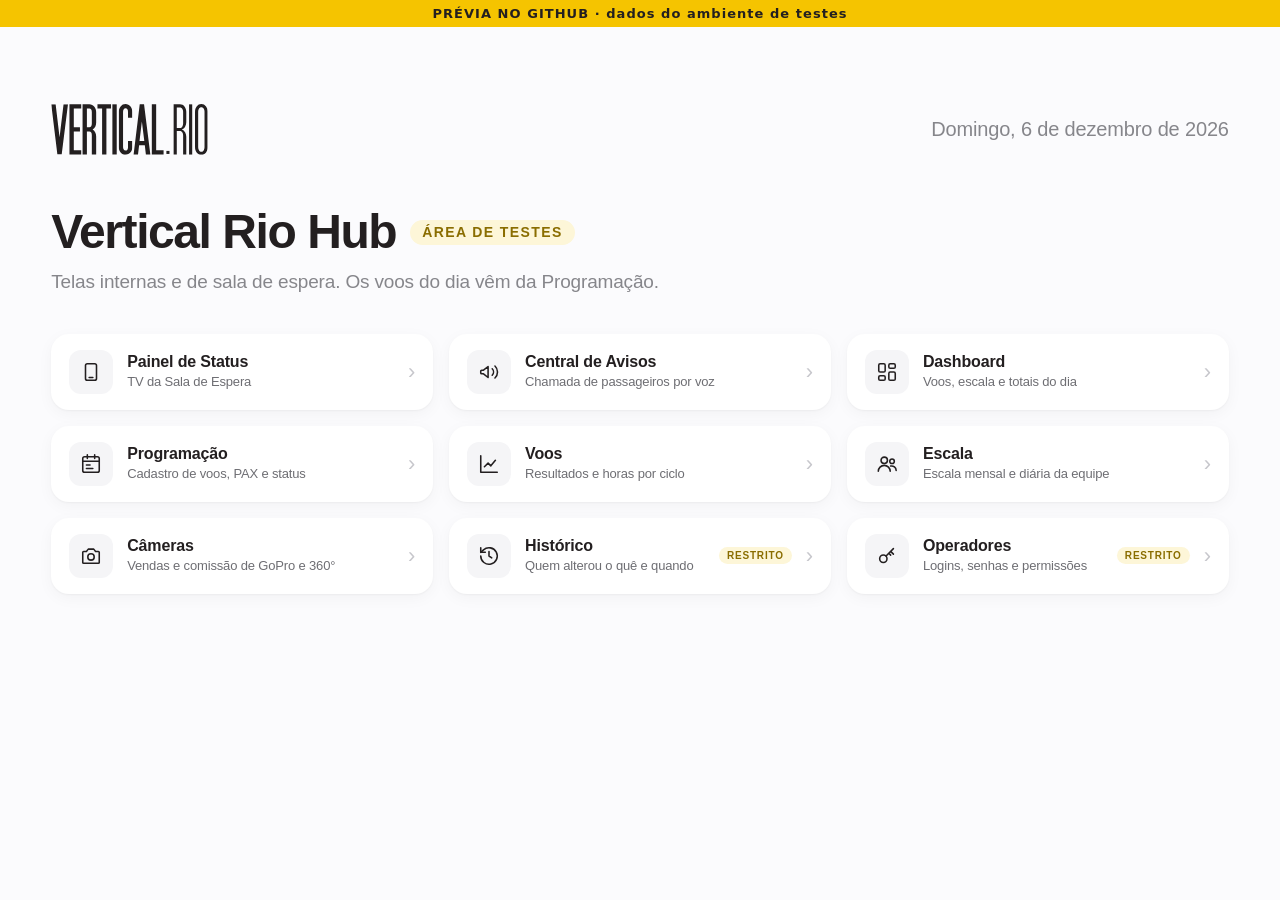
==== index.html @ 01a859e3 "Prévia gerada de vr-hub-teste 8357a06" ====
<!doctype html><html lang="pt-BR"><head><meta name="robots" content="noindex, nofollow"><meta charset="utf-8"><meta name="viewport" content="width=device-width,initial-scale=1,viewport-fit=cover"><meta name="theme-color" content="#fbfbfd"><title>Vertical Rio Hub</title>
<link rel="stylesheet" href="assets/base.css">
<style>
/* responsivo: celular, tablet, notebook e TV (tamanhos fluidos com clamp) */
html,body{width:auto;height:auto;min-height:100vh;min-height:100dvh;overflow-x:hidden;overflow-y:auto}
body{-webkit-text-size-adjust:100%;-webkit-tap-highlight-color:transparent}
main{max-width:1440px;margin:0 auto;padding:clamp(24px,6vw,90px) max(clamp(16px,4vw,60px),env(safe-area-inset-right)) max(clamp(32px,6vw,90px),env(safe-area-inset-bottom)) max(clamp(16px,4vw,60px),env(safe-area-inset-left));animation:entra .6s ease}
.topo{display:flex;align-items:center;justify-content:space-between;gap:12px 20px;flex-wrap:wrap}.placa-logo{padding:0;background:none}.placa-logo img{height:clamp(34px,4vw,52px)}
.data{font-size:clamp(14px,1.6vw,20px);color:var(--suave);font-weight:500}
h1{font-size:clamp(28px,4.4vw,48px);font-weight:700;letter-spacing:-.03em;line-height:1.1;margin:clamp(28px,4vw,56px) 0 10px;display:flex;align-items:center;flex-wrap:wrap;gap:10px 14px}
.selo{font-size:clamp(11px,1.2vw,14px);background:#fdf6d8;color:#8a6d00;padding:5px 12px;border-radius:999px;letter-spacing:.1em;font-weight:700;white-space:nowrap}
.sub{font-size:clamp(15px,1.6vw,19px);line-height:1.4;color:var(--suave);margin-bottom:clamp(24px,3vw,40px)}
.grade{display:grid;grid-template-columns:repeat(3,minmax(0,1fr));gap:clamp(10px,1.4vw,16px)}
a.card{display:flex;align-items:center;gap:14px;min-width:0;text-decoration:none;color:inherit;background:#fff;border-radius:18px;padding:16px 18px;box-shadow:0 1px 2px rgba(0,0,0,.04),0 4px 16px rgba(0,0,0,.04);transition:transform .2s ease,box-shadow .2s ease;touch-action:manipulation}
@media (hover:hover){a.card:hover{transform:translateY(-2px);box-shadow:0 2px 4px rgba(0,0,0,.05),0 12px 30px rgba(0,0,0,.08)}a.card:hover .seta{transform:translateX(3px);color:var(--tinta)}}
a.card:active{transform:scale(.985)}
a.card:focus-visible{outline:3px solid #f5c400;outline-offset:3px}
.ico{flex:none;width:44px;height:44px;border-radius:12px;background:var(--card);display:grid;place-items:center}
.ico svg{width:22px;height:22px;fill:none;stroke:var(--tinta);stroke-width:1.7;stroke-linecap:round;stroke-linejoin:round}
.txt{display:flex;flex-direction:column;gap:2px;min-width:0;flex:1}
.txt b{font-size:16px;font-weight:600;letter-spacing:-.01em}
.txt small{font-size:13px;color:#6e6e73;line-height:1.35;white-space:nowrap;overflow:hidden;text-overflow:ellipsis}
.cad{flex:none;font-size:10px;font-weight:700;letter-spacing:.08em;text-transform:uppercase;background:#fdf6d8;color:#8a6d00;padding:3px 8px;border-radius:999px}
.seta{flex:none;font-size:22px;line-height:1;color:#c7c7cc;transition:transform .2s,color .2s}
@media (max-width:980px){.grade{grid-template-columns:repeat(2,minmax(0,1fr))}}
@media (max-width:560px){.grade{grid-template-columns:1fr}.txt small{white-space:normal}}
</style></head><body><div style="position:sticky;top:0;z-index:99998;background:#f5c400;color:#231F20;font:700 13px system-ui;text-align:center;padding:6px;letter-spacing:.08em">PRÉVIA NO GITHUB · dados do ambiente de testes</div><main>
<div class="topo"><a class="placa-logo" href="index.html" title="Menu principal"><img src="assets/logo_vertical_rio.svg" alt="Vertical Rio"></a><div class="data" id="dt"></div></div>
<h1>Vertical Rio Hub <span class="selo">ÁREA DE TESTES</span></h1><div class="sub">Telas internas e de sala de espera. Os voos do dia vêm da Programação.</div>
<div class="grade">
<a class="card" href="tv_sala_espera.html"><span class="ico"><svg viewBox="0 0 24 24" aria-hidden="true"><rect x="6" y="3" width="12" height="18" rx="2"/><path d="M10 18h4"/></svg></span><span class="txt"><b>Painel de Status</b><small>TV da Sala de Espera</small></span><span class="seta" aria-hidden="true">›</span></a>
<a class="card" href="central_avisos.html"><span class="ico"><svg viewBox="0 0 24 24" aria-hidden="true"><path d="M3 11v2a1 1 0 0 0 1 1h2l5 4V6L6 10H4a1 1 0 0 0-1 1z"/><path d="M15.5 8.5a5 5 0 0 1 0 7M18.5 5.5a9 9 0 0 1 0 13"/></svg></span><span class="txt"><b>Central de Avisos</b><small>Chamada de passageiros por voz</small></span><span class="seta" aria-hidden="true">›</span></a>
<a class="card" href="ops/#/dashboard"><span class="ico"><svg viewBox="0 0 24 24" aria-hidden="true"><rect x="3" y="3" width="7" height="9" rx="1.5"/><rect x="14" y="3" width="7" height="5" rx="1.5"/><rect x="14" y="12" width="7" height="9" rx="1.5"/><rect x="3" y="16" width="7" height="5" rx="1.5"/></svg></span><span class="txt"><b>Dashboard</b><small>Voos, escala e totais do dia</small></span><span class="seta" aria-hidden="true">›</span></a>
<a class="card" href="ops/#/programacao"><span class="ico"><svg viewBox="0 0 24 24" aria-hidden="true"><rect x="3" y="4" width="18" height="17" rx="2"/><path d="M3 9h18M8 2v4M16 2v4M7 13h4M7 17h7"/></svg></span><span class="txt"><b>Programação</b><small>Cadastro de voos, PAX e status</small></span><span class="seta" aria-hidden="true">›</span></a>
<a class="card" href="ops/#/voos"><span class="ico"><svg viewBox="0 0 24 24" aria-hidden="true"><path d="M3 3v18h18"/><path d="M7 15l4-4 3 3 5-6"/></svg></span><span class="txt"><b>Voos</b><small>Resultados e horas por ciclo</small></span><span class="seta" aria-hidden="true">›</span></a>
<a class="card" href="ops/#/escala"><span class="ico"><svg viewBox="0 0 24 24" aria-hidden="true"><circle cx="9" cy="8" r="3.5"/><path d="M2.5 20a6.5 6.5 0 0 1 13 0"/><circle cx="17.5" cy="9" r="2.5"/><path d="M16 14.2a5 5 0 0 1 6 4.8"/></svg></span><span class="txt"><b>Escala</b><small>Escala mensal e diária da equipe</small></span><span class="seta" aria-hidden="true">›</span></a>
<a class="card" href="ops/#/cameras"><span class="ico"><svg viewBox="0 0 24 24" aria-hidden="true"><path d="M4 7h3l2-2.5h6L17 7h3a1 1 0 0 1 1 1v11a1 1 0 0 1-1 1H4a1 1 0 0 1-1-1V8a1 1 0 0 1 1-1z"/><circle cx="12" cy="13" r="3.5"/></svg></span><span class="txt"><b>Câmeras</b><small>Vendas e comissão de GoPro e 360°</small></span><span class="seta" aria-hidden="true">›</span></a>
<a class="card" href="ops/#/historico"><span class="ico"><svg viewBox="0 0 24 24" aria-hidden="true"><path d="M3 12a9 9 0 1 0 3-6.7L3 8"/><path d="M3 3v5h5M12 7v5l3 2"/></svg></span><span class="txt"><b>Histórico</b><small>Quem alterou o quê e quando</small></span><span class="cad" title="Acesso restrito">Restrito</span><span class="seta" aria-hidden="true">›</span></a>
<a class="card" href="ops/#/operadores"><span class="ico"><svg viewBox="0 0 24 24" aria-hidden="true"><circle cx="8" cy="15" r="4"/><path d="M11 12l8-8M16 7l3 3M14 9l2 2"/></svg></span><span class="txt"><b>Operadores</b><small>Logins, senhas e permissões</small></span><span class="cad" title="Acesso restrito">Restrito</span><span class="seta" aria-hidden="true">›</span></a>
</div></main>
<script>// sempre a versao mais nova (o GitHub Pages guarda cache por 10 min)
var _t=Date.now();document.write('<script src="assets/manual.js?t='+_t+'"><\/script><script src="assets/dados.js?t='+_t+'"><\/script>')</script>
<script>document.getElementById('dt').textContent=dataLonga();marcaOrigem(['Pulseira: cor atribuída em rodízio pelo hub','Código do voo (VR101, VR102…): gerado pelo hub, a Rezdy só tem horário e produto','Status do voo: automático pelo horário + ajuste manual no iPad','Clima (condição, vento, visibilidade, previsão da semana)','Taxas de plataforma e cartão: % fixo estimado (6,5% + 3,2%)','Horas voadas: estimadas pela duração do produto, não pelo tempo real de voo']);</script></body></html>
---- assets/base.css ----
/* Vertical Rio Hub: base visual (estilo limpo) */
:root{--tinta:#231F20;--fundo:#fbfbfd;--suave:#86868b;--linha:#e8e8ed;--card:#f5f5f7;--ok:#34a853;--atencao:#f5c400;--erro:#d93025;--board:#0e0e10;--flap:#1c1c1e;--flapTxt:#f5f5f7}
*{box-sizing:border-box;margin:0;padding:0}
html,body{width:1920px;height:1080px;overflow:hidden}
body{font-family:-apple-system,BlinkMacSystemFont,"SF Pro Display","SF Pro Text",Inter,"Segoe UI",Roboto,"Helvetica Neue",Arial,sans-serif;color:var(--tinta);background:var(--fundo);-webkit-font-smoothing:antialiased;letter-spacing:-.01em}
.amostra{position:fixed;right:28px;bottom:20px;font-size:13px;letter-spacing:.12em;font-weight:600;padding:5px 12px;border-radius:999px;background:rgba(134,134,139,.14);color:inherit;opacity:.7;z-index:99}
.placa-logo{background:#fff;padding:12px 18px;border-radius:10px;display:inline-flex;align-items:center}
.placa-logo img{height:48px;display:block}
@keyframes entra{from{opacity:0;transform:translateY(8px)}to{opacity:1;transform:none}}
button{font-family:inherit}
a.placa-logo{cursor:pointer;text-decoration:none;transition:opacity .2s}a.placa-logo:hover{opacity:.75}
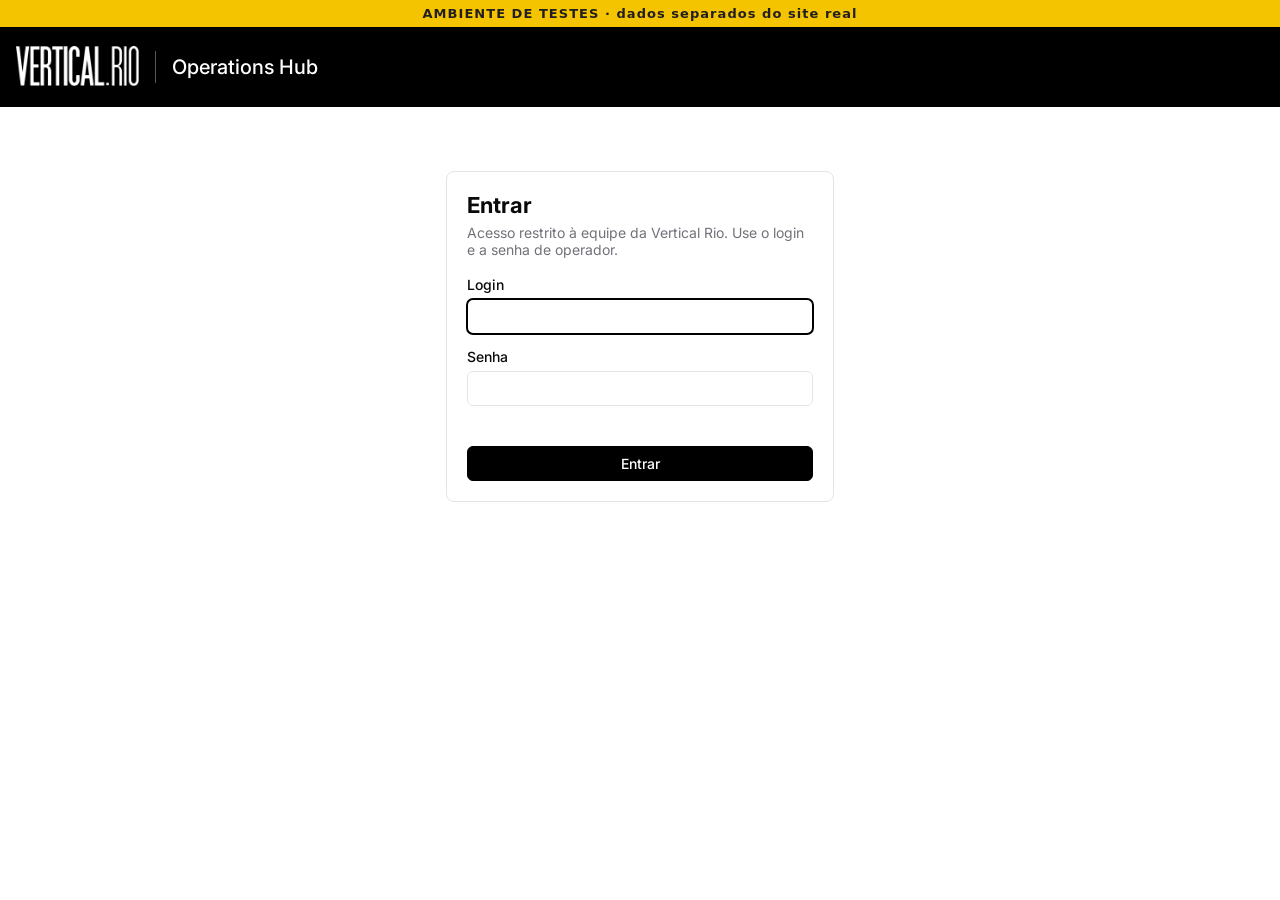
==== commit 05671823: "Prévia gerada de vr-hub-teste 685fcbb" ====
--- a/index.html
+++ b/index.html
@@ -1,43 +1,19 @@
-<!doctype html><html lang="pt-BR"><head><meta name="robots" content="noindex, nofollow"><meta charset="utf-8"><meta name="viewport" content="width=device-width,initial-scale=1,viewport-fit=cover"><meta name="theme-color" content="#fbfbfd"><title>Vertical Rio Hub</title>
-<link rel="stylesheet" href="assets/base.css">
-<style>
-/* responsivo: celular, tablet, notebook e TV (tamanhos fluidos com clamp) */
-html,body{width:auto;height:auto;min-height:100vh;min-height:100dvh;overflow-x:hidden;overflow-y:auto}
-body{-webkit-text-size-adjust:100%;-webkit-tap-highlight-color:transparent}
-main{max-width:1440px;margin:0 auto;padding:clamp(24px,6vw,90px) max(clamp(16px,4vw,60px),env(safe-area-inset-right)) max(clamp(32px,6vw,90px),env(safe-area-inset-bottom)) max(clamp(16px,4vw,60px),env(safe-area-inset-left));animation:entra .6s ease}
-.topo{display:flex;align-items:center;justify-content:space-between;gap:12px 20px;flex-wrap:wrap}.placa-logo{padding:0;background:none}.placa-logo img{height:clamp(34px,4vw,52px)}
-.data{font-size:clamp(14px,1.6vw,20px);color:var(--suave);font-weight:500}
-h1{font-size:clamp(28px,4.4vw,48px);font-weight:700;letter-spacing:-.03em;line-height:1.1;margin:clamp(28px,4vw,56px) 0 10px;display:flex;align-items:center;flex-wrap:wrap;gap:10px 14px}
-.selo{font-size:clamp(11px,1.2vw,14px);background:#fdf6d8;color:#8a6d00;padding:5px 12px;border-radius:999px;letter-spacing:.1em;font-weight:700;white-space:nowrap}
-.sub{font-size:clamp(15px,1.6vw,19px);line-height:1.4;color:var(--suave);margin-bottom:clamp(24px,3vw,40px)}
-.grade{display:grid;grid-template-columns:repeat(3,minmax(0,1fr));gap:clamp(10px,1.4vw,16px)}
-a.card{display:flex;align-items:center;gap:14px;min-width:0;text-decoration:none;color:inherit;background:#fff;border-radius:18px;padding:16px 18px;box-shadow:0 1px 2px rgba(0,0,0,.04),0 4px 16px rgba(0,0,0,.04);transition:transform .2s ease,box-shadow .2s ease;touch-action:manipulation}
-@media (hover:hover){a.card:hover{transform:translateY(-2px);box-shadow:0 2px 4px rgba(0,0,0,.05),0 12px 30px rgba(0,0,0,.08)}a.card:hover .seta{transform:translateX(3px);color:var(--tinta)}}
-a.card:active{transform:scale(.985)}
-a.card:focus-visible{outline:3px solid #f5c400;outline-offset:3px}
-.ico{flex:none;width:44px;height:44px;border-radius:12px;background:var(--card);display:grid;place-items:center}
-.ico svg{width:22px;height:22px;fill:none;stroke:var(--tinta);stroke-width:1.7;stroke-linecap:round;stroke-linejoin:round}
-.txt{display:flex;flex-direction:column;gap:2px;min-width:0;flex:1}
-.txt b{font-size:16px;font-weight:600;letter-spacing:-.01em}
-.txt small{font-size:13px;color:#6e6e73;line-height:1.35;white-space:nowrap;overflow:hidden;text-overflow:ellipsis}
-.cad{flex:none;font-size:10px;font-weight:700;letter-spacing:.08em;text-transform:uppercase;background:#fdf6d8;color:#8a6d00;padding:3px 8px;border-radius:999px}
-.seta{flex:none;font-size:22px;line-height:1;color:#c7c7cc;transition:transform .2s,color .2s}
-@media (max-width:980px){.grade{grid-template-columns:repeat(2,minmax(0,1fr))}}
-@media (max-width:560px){.grade{grid-template-columns:1fr}.txt small{white-space:normal}}
-</style></head><body><div style="position:sticky;top:0;z-index:99998;background:#f5c400;color:#231F20;font:700 13px system-ui;text-align:center;padding:6px;letter-spacing:.08em">PRÉVIA NO GITHUB · dados do ambiente de testes</div><main>
-<div class="topo"><a class="placa-logo" href="index.html" title="Menu principal"><img src="assets/logo_vertical_rio.svg" alt="Vertical Rio"></a><div class="data" id="dt"></div></div>
-<h1>Vertical Rio Hub <span class="selo">ÁREA DE TESTES</span></h1><div class="sub">Telas internas e de sala de espera. Os voos do dia vêm da Programação.</div>
-<div class="grade">
-<a class="card" href="tv_sala_espera.html"><span class="ico"><svg viewBox="0 0 24 24" aria-hidden="true"><rect x="6" y="3" width="12" height="18" rx="2"/><path d="M10 18h4"/></svg></span><span class="txt"><b>Painel de Status</b><small>TV da Sala de Espera</small></span><span class="seta" aria-hidden="true">›</span></a>
-<a class="card" href="central_avisos.html"><span class="ico"><svg viewBox="0 0 24 24" aria-hidden="true"><path d="M3 11v2a1 1 0 0 0 1 1h2l5 4V6L6 10H4a1 1 0 0 0-1 1z"/><path d="M15.5 8.5a5 5 0 0 1 0 7M18.5 5.5a9 9 0 0 1 0 13"/></svg></span><span class="txt"><b>Central de Avisos</b><small>Chamada de passageiros por voz</small></span><span class="seta" aria-hidden="true">›</span></a>
-<a class="card" href="ops/#/dashboard"><span class="ico"><svg viewBox="0 0 24 24" aria-hidden="true"><rect x="3" y="3" width="7" height="9" rx="1.5"/><rect x="14" y="3" width="7" height="5" rx="1.5"/><rect x="14" y="12" width="7" height="9" rx="1.5"/><rect x="3" y="16" width="7" height="5" rx="1.5"/></svg></span><span class="txt"><b>Dashboard</b><small>Voos, escala e totais do dia</small></span><span class="seta" aria-hidden="true">›</span></a>
-<a class="card" href="ops/#/programacao"><span class="ico"><svg viewBox="0 0 24 24" aria-hidden="true"><rect x="3" y="4" width="18" height="17" rx="2"/><path d="M3 9h18M8 2v4M16 2v4M7 13h4M7 17h7"/></svg></span><span class="txt"><b>Programação</b><small>Cadastro de voos, PAX e status</small></span><span class="seta" aria-hidden="true">›</span></a>
-<a class="card" href="ops/#/voos"><span class="ico"><svg viewBox="0 0 24 24" aria-hidden="true"><path d="M3 3v18h18"/><path d="M7 15l4-4 3 3 5-6"/></svg></span><span class="txt"><b>Voos</b><small>Resultados e horas por ciclo</small></span><span class="seta" aria-hidden="true">›</span></a>
-<a class="card" href="ops/#/escala"><span class="ico"><svg viewBox="0 0 24 24" aria-hidden="true"><circle cx="9" cy="8" r="3.5"/><path d="M2.5 20a6.5 6.5 0 0 1 13 0"/><circle cx="17.5" cy="9" r="2.5"/><path d="M16 14.2a5 5 0 0 1 6 4.8"/></svg></span><span class="txt"><b>Escala</b><small>Escala mensal e diária da equipe</small></span><span class="seta" aria-hidden="true">›</span></a>
-<a class="card" href="ops/#/cameras"><span class="ico"><svg viewBox="0 0 24 24" aria-hidden="true"><path d="M4 7h3l2-2.5h6L17 7h3a1 1 0 0 1 1 1v11a1 1 0 0 1-1 1H4a1 1 0 0 1-1-1V8a1 1 0 0 1 1-1z"/><circle cx="12" cy="13" r="3.5"/></svg></span><span class="txt"><b>Câmeras</b><small>Vendas e comissão de GoPro e 360°</small></span><span class="seta" aria-hidden="true">›</span></a>
-<a class="card" href="ops/#/historico"><span class="ico"><svg viewBox="0 0 24 24" aria-hidden="true"><path d="M3 12a9 9 0 1 0 3-6.7L3 8"/><path d="M3 3v5h5M12 7v5l3 2"/></svg></span><span class="txt"><b>Histórico</b><small>Quem alterou o quê e quando</small></span><span class="cad" title="Acesso restrito">Restrito</span><span class="seta" aria-hidden="true">›</span></a>
-<a class="card" href="ops/#/operadores"><span class="ico"><svg viewBox="0 0 24 24" aria-hidden="true"><circle cx="8" cy="15" r="4"/><path d="M11 12l8-8M16 7l3 3M14 9l2 2"/></svg></span><span class="txt"><b>Operadores</b><small>Logins, senhas e permissões</small></span><span class="cad" title="Acesso restrito">Restrito</span><span class="seta" aria-hidden="true">›</span></a>
-</div></main>
-<script>// sempre a versao mais nova (o GitHub Pages guarda cache por 10 min)
-var _t=Date.now();document.write('<script src="assets/manual.js?t='+_t+'"><\/script><script src="assets/dados.js?t='+_t+'"><\/script>')</script>
-<script>document.getElementById('dt').textContent=dataLonga();marcaOrigem(['Pulseira: cor atribuída em rodízio pelo hub','Código do voo (VR101, VR102…): gerado pelo hub, a Rezdy só tem horário e produto','Status do voo: automático pelo horário + ajuste manual no iPad','Clima (condição, vento, visibilidade, previsão da semana)','Taxas de plataforma e cartão: % fixo estimado (6,5% + 3,2%)','Horas voadas: estimadas pela duração do produto, não pelo tempo real de voo']);</script></body></html>
+<!DOCTYPE html>
+<html lang="pt-BR">
+<head><meta name="robots" content="noindex, nofollow">
+  <meta charset="utf-8">
+  <meta name="viewport" content="width=device-width, initial-scale=1">
+  <title>VERTICAL RIO | Operations Hub</title>
+  <meta name="description" content="Gestão operacional da Vertical Rio: voos, escala da equipe e vendas de câmeras.">
+  <meta name="robots" content="noindex, nofollow">
+  <link rel="preconnect" href="https://fonts.googleapis.com">
+  <link rel="preconnect" href="https://fonts.gstatic.com" crossorigin>
+  <link rel="stylesheet" href="https://fonts.googleapis.com/css2?family=Inter:wght@400;500;600;700;800&display=swap">
+  <link rel="stylesheet" href="styles.css">
+</head>
+<body><div style="position:sticky;top:0;z-index:9999;background:#f5c400;color:#231F20;font:700 13px system-ui;text-align:center;padding:6px;letter-spacing:.08em">AMBIENTE DE TESTES · dados separados do site real</div>
+  <div id="app"></div>
+  <script src="data.enc.js"></script>
+  <script src="app.js"></script>
+</body>
+</html>
--- a/styles.css
+++ b/styles.css
@@ -0,0 +1,466 @@
+:root {
+  --bg: #ffffff;
+  --fg: #0a0a0a;
+  --muted: #f4f4f5;
+  --muted-fg: #71717a;
+  --border: #e4e4e7;
+  --green: #15803d;
+  --red: #dc2626;
+  --amber: #d97706;
+  --blue: #2563eb;
+  --radius: 8px;
+  --content: 1104px;
+}
+* { box-sizing: border-box; }
+html, body { margin: 0; }
+body {
+  background: var(--bg);
+  color: var(--fg);
+  font-family: Inter, -apple-system, BlinkMacSystemFont, "Segoe UI", Roboto, "Helvetica Neue", sans-serif;
+  font-size: 14px;
+  -webkit-font-smoothing: antialiased;
+}
+button, input, select, textarea { font: inherit; color: inherit; }
+button { cursor: pointer; }
+a { color: inherit; text-decoration: none; }
+svg.i { width: 16px; height: 16px; flex: none; stroke: currentColor; fill: none; stroke-width: 2; stroke-linecap: round; stroke-linejoin: round; }
+
+/* ---------- Header ---------- */
+.top { background: #000; color: #fff; }
+.top .wrap { display: flex; align-items: center; height: 80px; gap: 16px; }
+.logo { height: 40px; filter: invert(1); }
+.brand-sep { width: 1px; height: 32px; background: #555; }
+.brand-sub { font-size: 20px; font-weight: 500; }
+.clock { margin-left: auto; display: flex; align-items: center; gap: 16px; }
+.clock .date { text-align: right; font-size: 13px; font-weight: 700; letter-spacing: .08em; line-height: 1.25; text-transform: uppercase; }
+.clock .sep { width: 1px; height: 40px; background: #555; }
+.clock .time { font-size: 32px; font-weight: 800; letter-spacing: .02em; font-variant-numeric: tabular-nums; }
+.user-btn { background: none; border: 0; color: #fff; padding: 6px; border-radius: 6px; position: relative; }
+.user-btn:hover { background: #222; }
+.menu { position: absolute; right: 0; top: 40px; background: #fff; color: var(--fg); border: 1px solid var(--border); border-radius: var(--radius); box-shadow: 0 10px 30px rgba(0,0,0,.15); min-width: 220px; z-index: 50; padding: 6px; text-align: left; }
+.menu button, .menu label { display: block; width: 100%; text-align: left; background: none; border: 0; padding: 8px 10px; border-radius: 6px; font-size: 13px; cursor: pointer; }
+.menu button:hover, .menu label:hover { background: var(--muted); }
+.menu .hint { font-size: 11px; color: var(--muted-fg); padding: 6px 10px; border-top: 1px solid var(--border); margin-top: 4px; }
+
+.nav { border-bottom: 1px solid var(--border); }
+.nav .wrap { display: flex; align-items: center; gap: 4px; height: 44px; overflow-x: auto; }
+.nav a { padding: 6px 12px; border-radius: 6px; color: #52525b; white-space: nowrap; font-size: 14px; }
+.nav a:hover { color: var(--fg); }
+.nav a.on { background: #000; color: #fff; }
+.nav .tv { margin-left: auto; display: flex; align-items: center; gap: 6px; }
+
+.wrap { max-width: var(--content); margin: 0 auto; padding: 0 16px; }
+.wide { max-width: 1500px; }
+main.wrap { padding-top: 40px; padding-bottom: 64px; }
+
+/* ---------- Generic ---------- */
+.page-head { display: flex; align-items: flex-start; justify-content: space-between; gap: 16px; margin-bottom: 32px; flex-wrap: wrap; }
+.page-head h1 { font-size: 30px; margin: 0 0 6px; letter-spacing: -.02em; }
+.page-head p { margin: 0; color: var(--muted-fg); }
+.btn { display: inline-flex; align-items: center; gap: 8px; border: 1px solid var(--border); background: #fff; padding: 8px 14px; border-radius: 6px; font-weight: 500; white-space: nowrap; }
+.btn:hover { background: var(--muted); }
+.btn.primary { background: #000; color: #fff; border-color: #000; }
+.btn.primary:hover { background: #222; }
+.btn.danger { color: var(--red); }
+.icon-btn { display: inline-flex; align-items: center; justify-content: center; width: 36px; height: 36px; border: 1px solid var(--border); background: #fff; border-radius: 6px; }
+.icon-btn:hover { background: var(--muted); }
+.icon-btn.ghost { border-color: transparent; background: none; }
+.section-title { font-size: 12px; font-weight: 600; letter-spacing: .14em; text-transform: uppercase; color: #52525b; margin: 32px 0 12px; display: flex; justify-content: space-between; align-items: baseline; }
+.section-title span { letter-spacing: 0; text-transform: none; font-weight: 400; color: var(--muted-fg); }
+.card { border: 1px solid var(--border); border-radius: var(--radius); background: #fff; }
+.pad { padding: 20px; }
+.muted { color: var(--muted-fg); }
+.small { font-size: 12px; }
+.empty { border: 1px dashed var(--border); border-radius: var(--radius); padding: 28px; text-align: center; color: var(--muted-fg); }
+.grid { display: grid; gap: 12px; }
+.g3 { grid-template-columns: repeat(3, 1fr); }
+.g2 { grid-template-columns: repeat(2, 1fr); }
+@media (max-width: 800px) { .g3, .g2 { grid-template-columns: 1fr; } }
+.stat .label { color: #52525b; font-size: 13px; }
+.stat .value { font-size: 32px; font-weight: 700; margin: 6px 0 4px; letter-spacing: -.01em; }
+.stat .sub { font-size: 12px; color: var(--muted-fg); }
+
+.period { display: flex; align-items: center; justify-content: space-between; border: 1px solid var(--border); border-radius: var(--radius); padding: 8px 12px; }
+.period .mid { text-align: center; font-weight: 600; }
+.period .mid small { display: block; font-weight: 400; color: var(--muted-fg); font-size: 12px; }
+
+label.f { display: block; font-weight: 500; margin-bottom: 6px; }
+.input, select.input, textarea.input { width: 100%; border: 1px solid var(--border); border-radius: 6px; padding: 8px 12px; background: #fff; }
+textarea.input { min-height: 64px; resize: vertical; }
+.input:focus { outline: 2px solid #000; outline-offset: -1px; }
+.row2 { display: grid; grid-template-columns: 1fr 1fr; gap: 12px; margin-bottom: 14px; }
+.field { margin-bottom: 14px; }
+.seg { display: grid; gap: 8px; }
+.seg button { border: 1px solid var(--border); background: #fff; border-radius: 6px; padding: 9px 8px; font-weight: 500; display: flex; align-items: center; justify-content: center; gap: 8px; }
+.seg button.on { background: #000; color: #fff; border-color: #000; }
+.stepper { display: flex; gap: 6px; }
+.stepper input { text-align: center; }
+.swatch { width: 22px; height: 14px; border-radius: 4px; border: 1px solid #d4d4d8; display: inline-block; }
+
+/* ---------- Badges ---------- */
+.badge { display: inline-flex; align-items: center; justify-content: center; gap: 6px; font-size: 12px; font-weight: 700; padding: 4px 10px; border-radius: 4px; text-transform: uppercase; white-space: nowrap; color: #fff; background: #52525b; }
+/* 3.5 — cores padronizadas dos status (iguais em todas as telas) */
+.st-CONFIRMADO { background: #16a34a; color: #fff; }
+.st-EMBARCANDO { background: #e6a800; color: #fff; }
+.st-VOANDO { background: #2563eb; color: #fff; }
+.st-FINALIZADO { background: #fff; color: #000; box-shadow: inset 0 0 0 1px #d4d4d8; }
+.st-ATRASADO { background: #f97316; color: #fff; }
+.st-CANCELADO { background: #dc2626; color: #fff; }
+.st-A-CONFIRMAR { background: #71717a; color: #fff; }
+.pres { min-width: 112px; }
+.pres.T { background: var(--green); }
+.pres.F, .pres.V { background: var(--red); }
+.pres.M { background: var(--amber); }
+.pres.N { background: #a1a1aa; }
+
+/* ---------- Flight board ---------- */
+.board { background: #000; color: #fff; border-radius: var(--radius); overflow: hidden; }
+.board-head { display: flex; align-items: center; gap: 12px; padding: 18px 24px; }
+.board-head h2 { margin: 0; font-size: 26px; font-weight: 800; letter-spacing: .01em; text-transform: uppercase; }
+.board-head svg.i { width: 34px; height: 34px; stroke-width: 1.6; }
+.board-head .link { margin-left: auto; font-size: 13px; display: flex; gap: 6px; align-items: center; }
+.board table { width: calc(100% - 24px); margin: 0 12px 12px; border-collapse: collapse; }
+.board th { background: #262626; font-size: 14px; font-weight: 700; padding: 10px; border-right: 1px solid #000; }
+.board td { padding: 6px 10px; text-align: center; border-right: 1px solid #262626; border-top: 1px solid #1a1a1a; }
+.board td:last-child, .board th:last-child { border-right: 0; }
+.board .empty-row td { color: #a1a1aa; padding: 28px; }
+.flip { display: inline-flex; gap: 3px; }
+.flip b, .flip i { font-family: "Courier New", ui-monospace, monospace; font-weight: 800; font-style: normal; font-size: 24px; }
+.flip b { background: #262626; border-radius: 3px; padding: 0 3px; min-width: 22px; position: relative; }
+.flip b::after { content: ""; position: absolute; left: 0; right: 0; top: 50%; height: 1px; background: #000; }
+.pax { background: #262626; border-radius: 3px; font-family: "Courier New", monospace; font-weight: 800; font-size: 22px; display: inline-block; min-width: 60px; }
+.voo { background: #262626; border-radius: 3px; font-family: "Courier New", monospace; font-weight: 800; letter-spacing: .1em; font-size: 14px; padding: 4px 10px; display: inline-block; min-width: 170px; }
+.dot { width: 18px; height: 18px; border-radius: 50%; display: inline-block; border: 1px solid #333; }
+.board .badge { width: 100%; padding: 8px; font-size: 14px; border-radius: 6px; }
+.board .badge.st-FINALIZADO { background: #fff; color: #000; border: 0; }
+.board-foot { background: #fff; color: var(--fg); display: flex; justify-content: space-between; padding: 12px 16px; font-size: 13px; font-weight: 500; }
+
+.totals { display: flex; align-items: center; justify-content: space-around; padding: 18px; margin-top: 28px; }
+.totals .t { display: flex; gap: 16px; align-items: center; }
+.totals svg.i { width: 48px; height: 48px; stroke-width: 1.8; }
+.totals .k { font-size: 13px; color: #52525b; text-transform: uppercase; letter-spacing: .04em; }
+.totals .v { font-size: 34px; font-weight: 800; }
+.totals .bar { width: 2px; height: 40px; background: #000; }
+.foot-note { display: flex; justify-content: space-between; color: #52525b; font-size: 12px; margin-top: 10px; }
+
+/* ---------- Escala do dia ---------- */
+.esc-card { border: 1px solid var(--border); border-radius: var(--radius); overflow: hidden; }
+.esc-head { background: #000; color: #fff; display: flex; align-items: center; gap: 12px; padding: 18px 24px; }
+.esc-head h2 { margin: 0; font-size: 26px; font-weight: 800; text-transform: uppercase; }
+.esc-head svg.i { width: 34px; height: 34px; stroke-width: 1.6; }
+.esc-head a { margin-left: auto; font-size: 13px; }
+.esc-body { padding: 8px 12px 12px; }
+.esc-group { background: #e4e4e7; border-radius: 4px; padding: 4px 12px; font-weight: 700; font-size: 14px; text-transform: uppercase; margin-top: 8px; display: flex; align-items: center; gap: 8px; }
+.esc-person { display: flex; justify-content: space-between; align-items: center; padding: 6px 12px 6px 40px; font-size: 17px; font-weight: 600; border-bottom: 1px solid var(--muted); }
+.esc-person:last-child { border-bottom: 0; }
+
+.dash-grid { display: grid; grid-template-columns: 1fr 520px; gap: 20px; align-items: start; }
+@media (max-width: 1100px) { .dash-grid { grid-template-columns: 1fr; } }
+
+/* ---------- Camera block ---------- */
+.cam-head { background: #000; color: #fff; display: flex; align-items: center; gap: 12px; padding: 14px 24px; border-radius: var(--radius) var(--radius) 0 0; }
+.cam-head h2 { margin: 0; font-size: 26px; font-weight: 800; text-transform: uppercase; }
+.cam-head .when { font-size: 20px; font-weight: 600; }
+.cam-head a { margin-left: auto; font-size: 13px; }
+.cam-head svg.i { width: 30px; height: 30px; }
+.cam-body { border: 1px solid var(--border); border-top: 0; border-radius: 0 0 var(--radius) var(--radius); padding: 16px; display: grid; grid-template-columns: 1fr 1.2fr 2.3fr; gap: 12px; }
+.cam-body .k { display: flex; gap: 10px; align-items: center; font-weight: 500; }
+.cam-body .v { font-size: 32px; font-weight: 800; text-align: center; margin-top: 10px; }
+.cam-body .rank { border-left: 1px solid var(--border); padding-left: 20px; }
+@media (max-width: 800px) { .cam-body { grid-template-columns: 1fr; } .cam-body .rank { border: 0; padding: 0; } }
+
+.rank-row { margin-bottom: 10px; }
+.rank-row .top-line { display: flex; gap: 10px; align-items: baseline; }
+.rank-row .pos { color: var(--muted-fg); width: 16px; font-size: 12px; }
+.rank-row .name { font-weight: 500; flex: 1; }
+.rank-row .amt { font-variant-numeric: tabular-nums; }
+.rank-row .un { color: var(--muted-fg); font-size: 12px; margin-left: 4px; }
+.rank-row .track { height: 4px; margin-left: 26px; margin-top: 4px; }
+.rank-row .fill { height: 4px; background: #000; border-radius: 2px; }
+.rank-row:nth-child(n+2) .fill { background: #71717a; }
+
+/* ---------- Charts ---------- */
+.bars { display: flex; align-items: flex-end; gap: 4px; height: 160px; border-bottom: 1px solid #000; }
+.bars .b { flex: 1; background: #000; min-width: 2px; position: relative; }
+.bars .b.zero { background: transparent; }
+.bars .b:hover::after { content: attr(data-tip); position: absolute; bottom: calc(100% + 4px); left: 50%; transform: translateX(-50%); background: #000; color: #fff; font-size: 11px; padding: 3px 6px; border-radius: 4px; white-space: nowrap; z-index: 2; }
+.bars.gray .b { background: #b4b4b8; }
+.bars.gray .b.cur { background: #000; }
+.axis { display: flex; gap: 4px; font-size: 11px; color: #52525b; margin-top: 6px; }
+.axis span { flex: 1; text-align: center; min-width: 2px; overflow: visible; white-space: nowrap; }
+.chart-head { display: flex; justify-content: space-between; margin-bottom: 18px; }
+.chart-head b { font-weight: 500; }
+
+/* ---------- Lists ---------- */
+.list { border: 1px solid var(--border); border-radius: var(--radius); }
+.list .item { display: flex; align-items: center; gap: 14px; padding: 14px 16px; border-top: 1px solid var(--border); }
+.list .item:first-child { border-top: 0; }
+.list .grow { flex: 1; min-width: 0; }
+.list .title { font-weight: 600; }
+.list .meta { color: var(--muted-fg); font-size: 13px; margin-top: 3px; }
+.list .right { text-align: right; }
+.list .right b { display: block; }
+.list .right small { color: var(--muted-fg); }
+.f-time { font-size: 22px; font-weight: 700; font-variant-numeric: tabular-nums; width: 70px; }
+.tbl { width: 100%; border-collapse: collapse; }
+.tbl th { text-align: right; font-weight: 500; color: #52525b; font-size: 12px; padding: 10px 16px; border-bottom: 1px solid var(--border); }
+.tbl td { text-align: right; padding: 12px 16px; border-bottom: 1px solid var(--border); font-variant-numeric: tabular-nums; }
+.tbl tr:last-child td { border-bottom: 0; }
+.tbl th:first-child, .tbl td:first-child { text-align: left; }
+
+/* ---------- Programação ---------- */
+.prog-grid { display: grid; grid-template-columns: 352px 1fr; gap: 32px; align-items: start; }
+@media (max-width: 900px) { .prog-grid { grid-template-columns: 1fr; } }
+.datebar { display: flex; align-items: center; gap: 8px; margin-bottom: 32px; flex-wrap: wrap; }
+.datebar .input { width: auto; }
+
+/* ---------- Escala ---------- */
+.tabs { display: grid; grid-template-columns: 1fr 1fr; background: var(--muted); border-radius: var(--radius); padding: 3px; margin-bottom: 24px; }
+.tabs button { border: 0; background: none; padding: 7px; border-radius: 6px; color: #52525b; font-weight: 500; }
+.tabs button.on { background: #fff; color: var(--fg); box-shadow: 0 1px 2px rgba(0,0,0,.1); }
+.cal-bar { display: flex; justify-content: space-between; align-items: center; margin-bottom: 16px; gap: 12px; flex-wrap: wrap; }
+.month-nav { display: flex; align-items: center; gap: 12px; border: 1px solid var(--border); border-radius: var(--radius); padding: 6px 10px; }
+.month-nav b { min-width: 160px; text-align: center; font-size: 15px; }
+.toggle { display: inline-flex; background: var(--muted); border-radius: 6px; padding: 3px; }
+.toggle button { border: 0; background: none; padding: 5px 10px; border-radius: 4px; color: var(--muted-fg); }
+.toggle button.on { background: #fff; color: var(--fg); }
+.cal { border: 1px solid var(--border); border-radius: var(--radius); overflow: hidden; display: grid; grid-template-columns: repeat(7, 1fr); }
+.cal .dow { background: #fafafa; text-align: center; font-size: 12px; color: #52525b; padding: 10px; border-bottom: 1px solid var(--border); }
+.cal .day { min-height: 112px; border-right: 1px solid var(--border); border-bottom: 1px solid var(--border); padding: 8px 6px; cursor: pointer; }
+.cal .day:nth-child(7n) { border-right: 0; }
+.cal .day:hover { background: #fafafa; }
+.cal .day.out { background: #fafafa; cursor: default; }
+.cal .num { font-size: 13px; margin: 0 0 6px 4px; display: inline-flex; width: 24px; height: 24px; align-items: center; justify-content: center; }
+.cal .num.today { background: #000; color: #fff; border-radius: 50%; font-weight: 700; }
+.chip { font-size: 10px; line-height: 1.2; padding: 2px 4px; border-radius: 2px; margin-bottom: 2px; white-space: nowrap; overflow: hidden; text-overflow: ellipsis; }
+.chip.T { background: #000; color: #fff; }
+.chip.F { border: 1px dashed #a1a1aa; color: #a1a1aa; text-decoration: line-through; background: #fafafa; }
+.chip.V { background: #71717a; color: #fff; }
+.chip.M { border: 1px solid #000; background: #fff; }
+.chip.obs::after { content: " ✎"; }
+.cal .count { font-size: 11px; color: #52525b; }
+.cal .count.warn { color: var(--red); font-weight: 600; }
+.legend { display: flex; gap: 16px; font-size: 13px; color: #52525b; margin: 16px 0 32px; flex-wrap: wrap; }
+.legend span { display: inline-flex; align-items: center; gap: 6px; }
+.legend i { width: 12px; height: 12px; border-radius: 3px; display: inline-block; }
+@media (max-width: 700px) { .cal .day { min-height: 80px; padding: 4px 2px; } .chip { font-size: 9px; } }
+.big-chip { font-size: 13px; padding: 8px; text-align: center; border-radius: 4px; margin-top: 8px; }
+
+.daily-grid { display: grid; grid-template-columns: 1fr 430px; gap: 32px; align-items: start; }
+@media (max-width: 900px) { .daily-grid { grid-template-columns: 1fr; } }
+.person-card { padding: 14px 12px; border-top: 1px solid var(--border); }
+.person-card:first-of-type { border-top: 0; }
+.person-card .ph { display: flex; justify-content: space-between; margin-bottom: 10px; font-weight: 500; font-size: 15px; }
+.seg5 { display: grid; grid-template-columns: repeat(5, 1fr); border: 1px solid var(--border); border-radius: 6px; padding: 3px; gap: 2px; margin-bottom: 12px; }
+.seg5 button { border: 0; background: none; border-radius: 4px; padding: 6px 2px; font-size: 13px; color: #52525b; }
+.seg5 button.on { background: #000; color: #fff; }
+@media (max-width: 600px) { .seg5 button { font-size: 11px; } }
+.sector-head { font-size: 12px; font-weight: 600; letter-spacing: .1em; color: #52525b; padding: 10px 12px; border-bottom: 1px solid var(--border); text-transform: uppercase; }
+.hist .item { padding: 9px 16px; gap: 18px; }
+.hist .item:nth-child(-n+4) { background: #f4f4f5; }
+
+/* ---------- Modal ---------- */
+.overlay { position: fixed; inset: 0; background: rgba(0,0,0,.6); display: flex; align-items: center; justify-content: center; z-index: 100; padding: 16px; }
+.modal { background: #fff; border-radius: 10px; width: 100%; max-width: 512px; max-height: 92vh; overflow: auto; padding: 24px; position: relative; }
+.modal h3 { margin: 0 0 4px; font-size: 18px; }
+.modal .desc { color: var(--muted-fg); margin: 0 0 18px; }
+.modal .close { position: absolute; right: 14px; top: 14px; }
+.modal .actions { display: flex; justify-content: flex-end; gap: 8px; margin-top: 16px; }
+.summary { border: 1px solid var(--border); border-radius: 6px; display: grid; grid-template-columns: 1fr 1fr; }
+.summary div { padding: 10px 12px; border-bottom: 1px solid var(--border); }
+.summary div:nth-child(odd) { border-right: 1px solid var(--border); }
+.summary div:nth-last-child(-n+2) { border-bottom: 0; }
+.summary small { display: block; color: var(--muted-fg); font-size: 12px; }
+.summary b { font-size: 14px; }
+.commission { display: flex; justify-content: space-between; border: 1px solid var(--border); border-radius: 6px; padding: 12px; color: #52525b; }
+.commission b { color: var(--fg); }
+.team-row { display: flex; align-items: center; gap: 8px; padding: 8px 12px; border-top: 1px solid var(--border); }
+.team-row:first-child { border-top: 0; }
+.team-row .nm { flex: 1; font-size: 15px; }
+.team-row select { width: 150px; font-size: 12px; padding: 6px; }
+.toast { position: fixed; bottom: 24px; left: 50%; transform: translateX(-50%); background: #000; color: #fff; padding: 10px 18px; border-radius: 8px; z-index: 200; font-size: 13px; }
+
+/* ---------- Painel TV ---------- */
+body.tv { background: #fff; }
+.tv-top { background: #000; color: #fff; height: 64px; display: flex; align-items: center; padding: 0 24px; gap: 18px; position: relative; overflow: hidden; }
+.tv-top .sky { position: absolute; left: 50%; top: 0; transform: translateX(-50%); width: 700px; height: 64px; background: linear-gradient(90deg, #000 0%, transparent 25%, transparent 75%, #000 100%), url(brand/rio-skyline.jpg) center/cover; }
+.tv-top .logo { position: relative; height: 34px; }
+.tv-top .ttl { position: relative; font-size: 22px; font-weight: 500; letter-spacing: .02em; }
+.tv-top .clock { position: relative; }
+.tv-top .back { position: relative; color: #777; font-size: 12px; }
+.tv-main { padding: 10px 16px 16px; display: grid; grid-template-columns: 1fr 590px; gap: 12px; }
+.tv-main .board { min-height: 330px; }
+.tv-main .board-head { padding: 10px 16px; }
+.tv-main .totals { margin-top: 8px; padding: 10px; }
+.tv-main .esc-head { padding: 10px 16px; }
+.tv-main .esc-person { font-size: 18px; padding: 3px 12px 3px 58px; }
+.tv-cam { padding: 0 16px 16px; }
+.tv-cam .cam-head { padding: 8px 16px; }
+@media (max-width: 1100px) { .tv-main { grid-template-columns: 1fr; } }
+
+/* ---------- Início (menu) ---------- */
+body.inicio { background: #fbfbfd; }
+.menu-wrap { max-width: 1240px; margin: 0 auto; padding: 56px 32px 80px; animation: entra .6s ease; }
+@keyframes entra { from { opacity: 0; transform: translateY(8px); } to { opacity: 1; transform: none; } }
+.mtopo { display: flex; align-items: center; justify-content: space-between; gap: 16px; }
+.mlogo { height: 44px; }
+.mdata { font-size: 16px; color: #86868b; font-weight: 500; text-align: right; }
+.mh1 { font-size: 56px; font-weight: 700; letter-spacing: -.03em; margin: 64px 0 10px; color: #231F20; }
+.msub { font-size: 20px; color: #86868b; margin-bottom: 44px; }
+.mgrade { display: grid; grid-template-columns: repeat(3, 1fr); gap: 18px; }
+a.mcard { display: block; background: #fff; border-radius: 20px; padding: 24px 26px; color: #231F20; box-shadow: 0 1px 2px rgba(0,0,0,.04), 0 8px 30px rgba(0,0,0,.05); transition: transform .25s ease, box-shadow .25s ease; }
+a.mcard:hover { transform: translateY(-4px); box-shadow: 0 2px 4px rgba(0,0,0,.05), 0 18px 50px rgba(0,0,0,.09); }
+.mtag { display: inline-block; font-size: 11px; font-weight: 600; letter-spacing: .14em; color: #86868b; background: #f5f5f7; padding: 6px 12px; border-radius: 999px; }
+.mtag.r { background: #fdf6d8; color: #8a6d00; }
+.mcard h2 { font-size: 23px; font-weight: 600; letter-spacing: -.02em; margin: 20px 0 10px; }
+.mcard p { font-size: 14px; color: #6e6e73; line-height: 1.55; margin: 0; }
+.mir { margin-top: 16px; font-size: 14px; font-weight: 600; }
+.mfitas { display: flex; gap: 10px; margin-top: 20px; }
+.mfitas i { width: 34px; height: 10px; border-radius: 999px; box-shadow: inset 0 0 0 1px rgba(0,0,0,.12); }
+a.mcard.destaque { background: #231F20; color: #fff; }
+a.mcard.destaque .mtag { background: #f5c400; color: #231F20; }
+a.mcard.destaque p { color: #cfcdcd; }
+.mresumo { margin-top: 18px; font-size: 15px; color: #e5e5ea; }
+.mresumo b { color: #f5c400; font-weight: 700; }
+@media (max-width: 1000px) { .mgrade { grid-template-columns: repeat(2, 1fr); } }
+@media (max-width: 760px) {
+  .mgrade { grid-template-columns: 1fr; }
+  .mh1 { font-size: 40px; margin-top: 40px; }
+  .msub { font-size: 17px; }
+  a.mcard { padding: 26px 24px; }
+  .mlogo { height: 34px; }
+}
+
+/* ---------- Operadores ---------- */
+.op-login { max-width: 420px; }
+.op-form { display: grid; grid-template-columns: 1.4fr 1fr 1fr 1.2fr auto; gap: 12px; align-items: end; }
+.op-row { flex-wrap: wrap; }
+@media (max-width: 860px) { .op-form { grid-template-columns: 1fr 1fr; } .op-form .btn { grid-column: 1 / -1; } }
+
+.top .voltar { margin-left: 18px; font-size: 14px; color: #a1a1aa; padding: 6px 10px; border-radius: 6px; }
+.top .voltar:hover { color: #fff; background: #222; }
+@media (max-width: 700px) { .brand-sub, .brand-sep { display: none; } .top .voltar { margin-left: 6px; } }
+
+/* sino do painel de voos (dashboard) e Central de Avisos por cima da página */
+.board .sino { background: #f5c400; color: #000; border: 0; border-radius: 999px; width: 38px; height: 38px; display: inline-flex; align-items: center; justify-content: center; cursor: pointer; transition: transform .1s, filter .2s; }
+.board .sino:hover { filter: brightness(1.08); } .board .sino:active { transform: scale(.94); }
+.board .sino svg.i { width: 20px; height: 20px; }
+.board select.stsel { appearance: none; -webkit-appearance: none; border: 0; cursor: pointer; text-align: center; text-align-last: center; font-family: inherit; }
+.board select.stsel option { background: #fff; color: #000; }
+.board .sino.tocando { background: #c62828; color: #fff; animation: sinoPulsa 1s ease-in-out infinite; }
+@keyframes sinoPulsa { 50% { box-shadow: 0 0 0 6px rgba(198,40,40,.35); } }
+.central-box { position: relative; background: #fff; border-radius: 14px; width: min(820px, 100%); height: min(92vh, 1100px); overflow: hidden; }
+.central-box iframe { width: 100%; height: 100%; border: 0; display: block; }
+.central-box .close { position: absolute; right: 12px; top: 12px; z-index: 2; background: #fff; }
+
+/* observação no Painel de Status (Programação) */
+.obs-tv { display: flex; align-items: center; gap: 8px; margin-top: 8px; font-size: 13px; color: var(--muted-fg); cursor: pointer; }
+.obs-tv input { width: 16px; height: 16px; accent-color: #f5c400; }
+.btn.tv-obs { font-size: 12px; padding: 6px 10px; gap: 6px; }
+.btn.tv-obs svg.i { width: 16px; height: 16px; }
+.btn.tv-obs.on { background: #f5c400; border-color: #f5c400; color: #000; }
+/* ===================== vr-hub-tv-teste: edição rápida, painel da TV e celular ===================== */
+/* edição rápida no Dashboard (administradores) */
+.board .qe-hora { background: #262626; color: #fff; border: 1px solid #3f3f46; border-radius: 4px; font: 800 20px "Courier New", ui-monospace, monospace; padding: 2px 6px; color-scheme: dark; width: 112px; }
+.board .qe-pax { border: 1px solid #3f3f46; color: #fff; text-align: center; width: 64px; padding: 0 2px; -moz-appearance: textfield; }
+.board .qe-pax::-webkit-inner-spin-button { opacity: 1; }
+.board .qe:focus { outline: 2px solid #f5c400; outline-offset: 1px; }
+.qe-fita { position: relative; display: inline-flex; cursor: pointer; }
+.qe-fita .dot { box-shadow: 0 0 0 2px #3f3f46; }
+.qe-fita:hover .dot, .qe-fita:focus-within .dot { box-shadow: 0 0 0 2px #f5c400; }
+.qe-fita select { position: absolute; inset: -8px; opacity: 0; cursor: pointer; width: auto; }
+.qe-nota { color: #a1a1aa; font-size: 12px; padding: 0 16px 10px; }
+.top-m { display: none; }
+
+/* painel da TV: voos do dia, escala do dia, total de voos e horas do ciclo */
+.tv-totais { display: grid; grid-template-columns: 1fr 1fr; gap: 12px; margin-top: 12px; }
+.tv-stat { border: 2px solid #000; border-radius: var(--radius); padding: 16px 22px; display: flex; align-items: center; gap: 18px; }
+.tv-stat svg.i { width: 56px; height: 56px; stroke-width: 1.6; }
+.tv-stat .k { font-size: 14px; color: #52525b; text-transform: uppercase; letter-spacing: .05em; font-weight: 700; }
+.tv-stat .v { font-size: 56px; font-weight: 800; line-height: 1.05; font-variant-numeric: tabular-nums; }
+.tv-ciclo { grid-column: 1 / -1; color: #52525b; font-size: 13px; text-align: right; }
+body.tv .tv-main { min-height: calc(100vh - 64px); align-items: start; }
+
+/* ---------- celular ---------- */
+@media (max-width: 700px) {
+  body { overflow-x: hidden; }
+  /* cabeçalho claro e compacto, data e hora numa linha abaixo */
+  .top { background: #fff; color: #000; border-bottom: 1px solid var(--border); }
+  .top .wrap { height: 52px; gap: 10px; }
+  .top .logo { height: 24px; filter: none; }
+  .top .brand-sep { display: block; height: 20px; background: var(--border); }
+  .top .brand-sub { display: block; font-size: 14px; }
+  .top .voltar { display: none; }
+  .top .clock > :not(.user-btn) { display: none; }
+  .top .user-btn { color: #000; }
+  .top .user-btn:hover { background: var(--muted); }
+  .top-m { display: flex; align-items: center; padding: 8px 16px; border-bottom: 1px solid var(--border); }
+  .top-m .date { display: flex; gap: 8px; font-size: 11px; font-weight: 700; letter-spacing: .1em; color: var(--muted-fg); text-transform: uppercase; }
+  .top-m .date div + div { color: var(--fg); }
+  .top-m .date div + div::before { content: "· "; color: var(--muted-fg); }
+  .top-m .sep { display: none; }
+  .top-m .time { margin-left: auto; font-size: 16px; font-weight: 800; font-variant-numeric: tabular-nums; }
+  main.wrap { padding-top: 16px; padding-bottom: 40px; }
+  .page-head { margin-bottom: 18px; }
+  .page-head h1 { font-size: 22px; }
+  .dash-grid { gap: 16px; grid-template-columns: minmax(0, 1fr) !important; }
+  .dash-grid > *, .tv-main > * { min-width: 0; }
+  .top .wrap, .top-m { max-width: 100vw; }
+
+  /* painel de voos: tabela vira lista (horário, pulseira, produto + PAX, status) */
+  .board { border-radius: 10px; }
+  .board-head { padding: 12px 14px; gap: 10px; }
+  .board-head h2 { font-size: 16px; }
+  .board-head svg.i { width: 22px; height: 22px; }
+  .board table, .board tbody { display: block; width: auto; margin: 0 8px 8px; }
+  .board thead { display: none; }
+  .board tr { display: grid; grid-template-columns: auto 16px minmax(0, 1fr) auto auto; grid-template-areas: "h d v s a" "h d p s a"; align-items: center; column-gap: 10px; padding: 7px 8px; border-top: 1px solid #1f1f1f; }
+  .board tr:first-child { border-top: 0; }
+  .board td { display: block; padding: 0; border: 0; text-align: left; }
+  .board td.c-hora { grid-area: h; } .board td.c-fita { grid-area: d; } .board td.c-voo { grid-area: v; align-self: end; }
+  .board td.c-pax { grid-area: p; align-self: start; font-size: 10px; color: #a1a1aa; }
+  .board td.c-pax::after { content: " PAX"; }
+  .board td.c-st { grid-area: s; } .board td.c-aviso { grid-area: a; }
+  .board .empty-row { display: block; } .board .empty-row td { padding: 20px 8px; text-align: center; }
+  .flip { gap: 2px; } .flip b, .flip i { font-size: 17px; } .flip b { min-width: 14px; padding: 0 2px; text-align: center; }
+  .dot { width: 12px; height: 12px; }
+  .board .voo { background: none; min-width: 0; padding: 0; font: 700 11px Inter, sans-serif; letter-spacing: .02em; }
+  .board .pax { background: none; min-width: 0; font: 500 10px Inter, sans-serif; }
+  .board .badge, .board select.stsel { width: auto; font-size: 10px; padding: 5px 8px; border-radius: 5px; }
+  .board .sino { width: 30px; height: 30px; } .board .sino svg.i { width: 16px; height: 16px; }
+  .board .qe-hora { font-size: 15px; width: 64px; padding: 2px 4px; }
+  .board .qe-hora::-webkit-calendar-picker-indicator { display: none; }
+  .board .qe-pax { width: 44px; font-size: 12px; background: #262626; border-radius: 4px; }
+  .board-foot { font-size: 11px; padding: 10px 12px; gap: 8px; }
+
+  /* totais e escala */
+  .totals { flex-wrap: wrap; gap: 12px; padding: 14px; margin-top: 16px; justify-content: space-between; }
+  .totals .t { gap: 10px; } .totals svg.i { width: 30px; height: 30px; }
+  .totals .k { font-size: 10px; } .totals .v { font-size: 22px; } .totals .bar { display: none; }
+  .foot-note { font-size: 11px; flex-wrap: wrap; gap: 6px; }
+  .esc-card { border-radius: 10px; }
+  .esc-head { padding: 12px 14px; gap: 10px; } .esc-head h2 { font-size: 16px; } .esc-head svg.i { width: 22px; height: 22px; } .esc-head a { font-size: 11px; }
+  .esc-group { font-size: 10px; padding: 4px 8px; }
+  .esc-person { font-size: 13px; padding: 6px 4px 6px 16px; }
+  .pres { min-width: 86px; } .esc-person .badge { font-size: 10px; padding: 4px 8px; }
+
+  /* demais módulos: grades em uma coluna, tabelas rolam dentro do cartão (nunca a página) */
+  .g2, .g3, .prog-grid, .daily-grid, .cam-body, .op-form { grid-template-columns: 1fr !important; }
+  main.wrap table:not(.board table) { display: block; max-width: 100%; overflow-x: auto; -webkit-overflow-scrolling: touch; }
+  main.wrap input, main.wrap select, main.wrap textarea { max-width: 100%; }
+  main.wrap div { min-width: 0; }
+  .cal { grid-template-columns: repeat(7, minmax(0, 1fr)); }
+  .cal .dow { padding: 8px 2px; font-size: 10px; }
+  .cal .day .chip { overflow: hidden; text-overflow: ellipsis; white-space: nowrap; max-width: 100%; display: block; }
+  .cal .count { font-size: 9px; }
+  .tbl th, .tbl td { padding: 8px 6px; }
+  .btn { white-space: normal; }
+  .menu { position: fixed; left: 12px; right: 12px; top: 56px; }
+
+  /* painel da TV aberto no celular */
+  .tv-top { height: 52px; padding: 0 12px; gap: 10px; } .tv-top .sky { display: none; } .tv-top .logo { height: 24px; } .tv-top .ttl { font-size: 14px; }
+  .tv-top .clock .date { display: none; } .tv-top .clock .sep { display: none; } .tv-top .clock .time { font-size: 18px; }
+  .tv-main { padding: 10px 12px 16px; }
+  .tv-totais { gap: 8px; } .tv-stat { padding: 10px 12px; gap: 10px; } .tv-stat svg.i { width: 28px; height: 28px; }
+  .tv-stat .k { font-size: 10px; } .tv-stat .v { font-size: 26px; }
+}
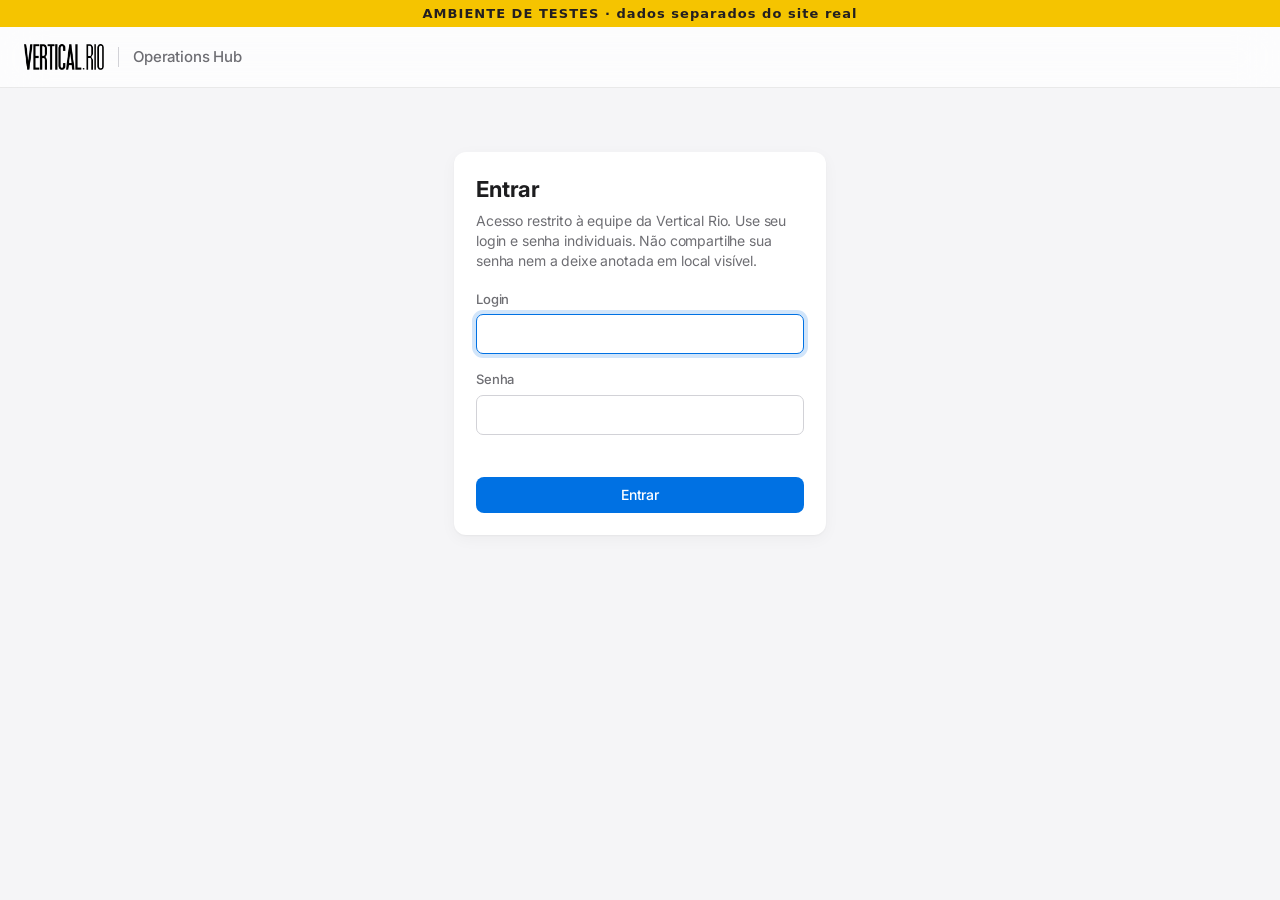
==== commit d6efa1fe: "Prévia gerada de vr-hub-teste 5127c6f: ajustes de 11/11" ====
--- a/index.html
+++ b/index.html
@@ -10,6 +10,7 @@
   <link rel="preconnect" href="https://fonts.gstatic.com" crossorigin>
   <link rel="stylesheet" href="https://fonts.googleapis.com/css2?family=Inter:wght@400;500;600;700;800&display=swap">
   <link rel="stylesheet" href="styles.css">
+  <script>/* aparência: 'auto' segue o aparelho; 'claro'/'escuro' fixos (menu do usuário). Aplica antes de desenhar, sem piscar */window.vroTema=function(t){try{if(t)localStorage.setItem('vro-tema',t);t=localStorage.getItem('vro-tema')||'auto'}catch(e){t=t||'auto'}var m=window.matchMedia&&matchMedia('(prefers-color-scheme: dark)'),esc=t==='escuro'||(t==='auto'&&m&&m.matches);document.documentElement.classList.toggle('escuro',!!esc);document.documentElement.style.colorScheme=esc?'dark':'light';return t};vroTema();try{matchMedia('(prefers-color-scheme: dark)').addEventListener('change',function(){vroTema()})}catch(e){}</script>
 </head>
 <body><div style="position:sticky;top:0;z-index:9999;background:#f5c400;color:#231F20;font:700 13px system-ui;text-align:center;padding:6px;letter-spacing:.08em">AMBIENTE DE TESTES · dados separados do site real</div>
   <div id="app"></div>
--- a/styles.css
+++ b/styles.css
@@ -1,450 +1,472 @@
+/* VERTICAL RIO · Operations Hub — visual clean inspirado na Apple (HIG / apple.com):
+   fundo #f5f5f7, cartões brancos arredondados, tipografia do sistema, linhas finas, azul #0071e3 para ações,
+   status em pílulas suaves com as cores de sistema (verde, laranja, azul, vermelho, cinza). */
 :root {
-  --bg: #ffffff;
-  --fg: #0a0a0a;
-  --muted: #f4f4f5;
-  --muted-fg: #71717a;
-  --border: #e4e4e7;
-  --green: #15803d;
-  --red: #dc2626;
-  --amber: #d97706;
-  --blue: #2563eb;
-  --radius: 8px;
-  --content: 1104px;
+  --bg: #f5f5f7;
+  --card: #ffffff;
+  --fg: #1d1d1f;
+  --muted: #f5f5f7;
+  --fill: rgba(120, 120, 128, .12);
+  --muted-fg: #6e6e73;
+  --tert: #86868b;
+  --border: rgba(0, 0, 0, .08);
+  --line: #d2d2d7;
+  --accent: #0071e3;
+  --accent-soft: rgba(0, 113, 227, .1);
+  --green: #248a3d;
+  --red: #d70015;
+  --amber: #c93400;
+  --blue: #0071e3;
+  --brand: #f5c400;
+  --radius: 12px;
+  --radius-s: 9px;
+  --shadow: 0 1px 2px rgba(0,0,0,.04), 0 4px 16px rgba(0,0,0,.04);
+  --shadow-l: 0 2px 6px rgba(0,0,0,.06), 0 18px 48px rgba(0,0,0,.12);
+  --content: 1120px;
+  --head: 60px;
 }
 * { box-sizing: border-box; }
 html, body { margin: 0; }
 body {
   background: var(--bg);
   color: var(--fg);
-  font-family: Inter, -apple-system, BlinkMacSystemFont, "Segoe UI", Roboto, "Helvetica Neue", sans-serif;
+  font-family: -apple-system, BlinkMacSystemFont, "SF Pro Text", "SF Pro Display", Inter, "Segoe UI", Roboto, "Helvetica Neue", sans-serif;
   font-size: 14px;
+  line-height: 1.43;
+  letter-spacing: -.01em;
   -webkit-font-smoothing: antialiased;
+  -moz-osx-font-smoothing: grayscale;
 }
-button, input, select, textarea { font: inherit; color: inherit; }
+button, input, select, textarea { font: inherit; color: inherit; letter-spacing: inherit; }
 button { cursor: pointer; }
 a { color: inherit; text-decoration: none; }
-svg.i { width: 16px; height: 16px; flex: none; stroke: currentColor; fill: none; stroke-width: 2; stroke-linecap: round; stroke-linejoin: round; }
-
-/* ---------- Header ---------- */
-.top { background: #000; color: #fff; }
-.top .wrap { display: flex; align-items: center; height: 80px; gap: 16px; }
-.logo { height: 40px; filter: invert(1); }
-.brand-sep { width: 1px; height: 32px; background: #555; }
-.brand-sub { font-size: 20px; font-weight: 500; }
-.clock { margin-left: auto; display: flex; align-items: center; gap: 16px; }
-.clock .date { text-align: right; font-size: 13px; font-weight: 700; letter-spacing: .08em; line-height: 1.25; text-transform: uppercase; }
-.clock .sep { width: 1px; height: 40px; background: #555; }
-.clock .time { font-size: 32px; font-weight: 800; letter-spacing: .02em; font-variant-numeric: tabular-nums; }
-.user-btn { background: none; border: 0; color: #fff; padding: 6px; border-radius: 6px; position: relative; }
-.user-btn:hover { background: #222; }
-.menu { position: absolute; right: 0; top: 40px; background: #fff; color: var(--fg); border: 1px solid var(--border); border-radius: var(--radius); box-shadow: 0 10px 30px rgba(0,0,0,.15); min-width: 220px; z-index: 50; padding: 6px; text-align: left; }
-.menu button, .menu label { display: block; width: 100%; text-align: left; background: none; border: 0; padding: 8px 10px; border-radius: 6px; font-size: 13px; cursor: pointer; }
-.menu button:hover, .menu label:hover { background: var(--muted); }
-.menu .hint { font-size: 11px; color: var(--muted-fg); padding: 6px 10px; border-top: 1px solid var(--border); margin-top: 4px; }
+:focus-visible { outline: 3px solid rgba(0, 113, 227, .45); outline-offset: 2px; }
+svg.i { width: 16px; height: 16px; flex: none; stroke: currentColor; fill: none; stroke-width: 1.8; stroke-linecap: round; stroke-linejoin: round; }
+
+/* ---------- Cabeçalho translúcido ---------- */
+.top { position: sticky; top: 0; z-index: 40; background: rgba(255, 255, 255, .72); -webkit-backdrop-filter: saturate(180%) blur(20px); backdrop-filter: saturate(180%) blur(20px); border-bottom: 1px solid var(--border); color: var(--fg); }
+.top .wrap { display: flex; align-items: center; height: var(--head); gap: 14px; }
+.logo { height: 26px; display: block; }
+.brand-sep { width: 1px; height: 20px; background: var(--line); }
+.brand-sub { font-size: 15px; font-weight: 500; color: var(--muted-fg); }
+.clock { margin-left: auto; display: flex; align-items: center; gap: 14px; }
+.clock .date { text-align: right; font-size: 12px; font-weight: 500; line-height: 1.3; color: var(--muted-fg); }
+.clock .date div + div { color: var(--fg); }
+.clock .sep { width: 1px; height: 28px; background: var(--line); }
+.clock .time { font-size: 22px; font-weight: 600; letter-spacing: -.02em; font-variant-numeric: tabular-nums; }
+.user-btn { background: none; border: 0; color: var(--fg); width: 34px; height: 34px; border-radius: 50%; position: relative; display: inline-grid; place-items: center; }
+.user-btn:hover { background: var(--fill); }
+.menu { position: absolute; right: 0; top: 42px; background: rgba(255, 255, 255, .9); -webkit-backdrop-filter: saturate(180%) blur(20px); backdrop-filter: saturate(180%) blur(20px); color: var(--fg); border: 1px solid var(--border); border-radius: 10px; box-shadow: var(--shadow-l); min-width: 240px; z-index: 50; padding: 6px; text-align: left; }
+.menu button, .menu label { display: block; width: 100%; text-align: left; background: none; border: 0; padding: 8px 12px; border-radius: 6px; font-size: 13px; cursor: pointer; }
+.menu button:hover, .menu label:hover { background: var(--accent); color: #fff; }
+.menu .hint { font-size: 11px; color: var(--tert); padding: 8px 12px 4px; border-top: 1px solid var(--border); margin-top: 4px; }
+.top-m { display: none; }
 
 .nav { border-bottom: 1px solid var(--border); }
 .nav .wrap { display: flex; align-items: center; gap: 4px; height: 44px; overflow-x: auto; }
-.nav a { padding: 6px 12px; border-radius: 6px; color: #52525b; white-space: nowrap; font-size: 14px; }
-.nav a:hover { color: var(--fg); }
-.nav a.on { background: #000; color: #fff; }
-.nav .tv { margin-left: auto; display: flex; align-items: center; gap: 6px; }
-
-.wrap { max-width: var(--content); margin: 0 auto; padding: 0 16px; }
-.wide { max-width: 1500px; }
-main.wrap { padding-top: 40px; padding-bottom: 64px; }
-
-/* ---------- Generic ---------- */
-.page-head { display: flex; align-items: flex-start; justify-content: space-between; gap: 16px; margin-bottom: 32px; flex-wrap: wrap; }
-.page-head h1 { font-size: 30px; margin: 0 0 6px; letter-spacing: -.02em; }
-.page-head p { margin: 0; color: var(--muted-fg); }
-.btn { display: inline-flex; align-items: center; gap: 8px; border: 1px solid var(--border); background: #fff; padding: 8px 14px; border-radius: 6px; font-weight: 500; white-space: nowrap; }
-.btn:hover { background: var(--muted); }
-.btn.primary { background: #000; color: #fff; border-color: #000; }
-.btn.primary:hover { background: #222; }
+.nav a { padding: 6px 12px; border-radius: 8px; color: var(--muted-fg); white-space: nowrap; }
+.nav a.on { background: var(--fg); color: #fff; }
+
+.wrap { max-width: var(--content); margin: 0 auto; padding: 0 24px; }
+.wide { max-width: 1520px; }
+main.wrap { padding-top: 36px; padding-bottom: 72px; }
+
+/* ---------- Genéricos ---------- */
+.page-head { display: flex; align-items: flex-end; justify-content: space-between; gap: 16px; margin-bottom: 28px; flex-wrap: wrap; }
+.page-head h1 { font-size: 34px; font-weight: 700; margin: 0 0 6px; letter-spacing: -.03em; line-height: 1.1; }
+.page-head p { margin: 0; color: var(--muted-fg); font-size: 15px; max-width: 720px; }
+.btn { display: inline-flex; align-items: center; gap: 7px; border: 0; background: var(--fill); color: var(--fg); padding: 8px 16px; border-radius: 8px; font-weight: 500; white-space: nowrap; transition: background .15s, transform .1s; }
+.btn:hover { background: rgba(120, 120, 128, .2); }
+.btn:active { transform: scale(.97); }
+.btn.primary { background: var(--accent); color: #fff; }
+.btn.primary:hover { background: #0077ed; }
 .btn.danger { color: var(--red); }
-.icon-btn { display: inline-flex; align-items: center; justify-content: center; width: 36px; height: 36px; border: 1px solid var(--border); background: #fff; border-radius: 6px; }
-.icon-btn:hover { background: var(--muted); }
-.icon-btn.ghost { border-color: transparent; background: none; }
-.section-title { font-size: 12px; font-weight: 600; letter-spacing: .14em; text-transform: uppercase; color: #52525b; margin: 32px 0 12px; display: flex; justify-content: space-between; align-items: baseline; }
-.section-title span { letter-spacing: 0; text-transform: none; font-weight: 400; color: var(--muted-fg); }
-.card { border: 1px solid var(--border); border-radius: var(--radius); background: #fff; }
-.pad { padding: 20px; }
+.icon-btn { display: inline-flex; align-items: center; justify-content: center; width: 34px; height: 34px; border: 0; background: var(--fill); color: var(--fg); border-radius: 8px; transition: background .15s; }
+.icon-btn:hover { background: rgba(120, 120, 128, .2); }
+.icon-btn.ghost { background: none; }
+.icon-btn.ghost:hover { background: var(--fill); }
+.section-title { font-size: 20px; font-weight: 600; letter-spacing: -.02em; color: var(--fg); margin: 40px 0 14px; display: flex; justify-content: space-between; align-items: baseline; gap: 12px; }
+.section-title span { font-size: 13px; letter-spacing: 0; font-weight: 400; color: var(--muted-fg); }
+.card { border: 0; border-radius: var(--radius); background: var(--card); box-shadow: var(--shadow); }
+.pad { padding: 22px; }
 .muted { color: var(--muted-fg); }
 .small { font-size: 12px; }
-.empty { border: 1px dashed var(--border); border-radius: var(--radius); padding: 28px; text-align: center; color: var(--muted-fg); }
-.grid { display: grid; gap: 12px; }
+.empty { background: var(--card); border-radius: var(--radius); padding: 36px; text-align: center; color: var(--muted-fg); box-shadow: var(--shadow); }
+.grid { display: grid; gap: 14px; }
 .g3 { grid-template-columns: repeat(3, 1fr); }
 .g2 { grid-template-columns: repeat(2, 1fr); }
 @media (max-width: 800px) { .g3, .g2 { grid-template-columns: 1fr; } }
-.stat .label { color: #52525b; font-size: 13px; }
-.stat .value { font-size: 32px; font-weight: 700; margin: 6px 0 4px; letter-spacing: -.01em; }
-.stat .sub { font-size: 12px; color: var(--muted-fg); }
-
-.period { display: flex; align-items: center; justify-content: space-between; border: 1px solid var(--border); border-radius: var(--radius); padding: 8px 12px; }
+.stat .label { color: var(--muted-fg); font-size: 13px; }
+.stat .value { font-size: 34px; font-weight: 700; margin: 6px 0 2px; letter-spacing: -.03em; font-variant-numeric: tabular-nums; }
+.stat .sub { font-size: 12px; color: var(--tert); }
+
+.period { display: flex; align-items: center; justify-content: space-between; background: var(--card); border-radius: var(--radius-s); box-shadow: var(--shadow); padding: 8px 10px; }
 .period .mid { text-align: center; font-weight: 600; }
 .period .mid small { display: block; font-weight: 400; color: var(--muted-fg); font-size: 12px; }
 
-label.f { display: block; font-weight: 500; margin-bottom: 6px; }
-.input, select.input, textarea.input { width: 100%; border: 1px solid var(--border); border-radius: 6px; padding: 8px 12px; background: #fff; }
+label.f { display: block; font-size: 13px; font-weight: 500; color: var(--muted-fg); margin-bottom: 6px; }
+.input, select.input, textarea.input { width: 100%; border: 1px solid var(--line); border-radius: 7px; padding: 9px 12px; background: #fff; transition: border-color .15s, box-shadow .15s; }
 textarea.input { min-height: 64px; resize: vertical; }
-.input:focus { outline: 2px solid #000; outline-offset: -1px; }
-.row2 { display: grid; grid-template-columns: 1fr 1fr; gap: 12px; margin-bottom: 14px; }
-.field { margin-bottom: 14px; }
-.seg { display: grid; gap: 8px; }
-.seg button { border: 1px solid var(--border); background: #fff; border-radius: 6px; padding: 9px 8px; font-weight: 500; display: flex; align-items: center; justify-content: center; gap: 8px; }
-.seg button.on { background: #000; color: #fff; border-color: #000; }
-.stepper { display: flex; gap: 6px; }
+.input:focus { outline: none; border-color: var(--accent); box-shadow: 0 0 0 4px rgba(0, 113, 227, .18); }
+.row2 { display: grid; grid-template-columns: 1fr 1fr; gap: 12px; margin-bottom: 16px; }
+.field { margin-bottom: 16px; }
+.seg { display: grid; gap: 2px; background: var(--fill); border-radius: 7px; padding: 2px; }
+.seg button { border: 0; background: none; border-radius: 6px; padding: 8px; font-weight: 500; font-size: 13px; display: flex; align-items: center; justify-content: center; gap: 8px; color: var(--fg); transition: background .15s, box-shadow .15s; }
+.seg button.on { background: #fff; box-shadow: 0 1px 3px rgba(0,0,0,.12), 0 1px 1px rgba(0,0,0,.04); font-weight: 600; }
+.stepper { display: flex; gap: 6px; align-items: center; }
 .stepper input { text-align: center; }
-.swatch { width: 22px; height: 14px; border-radius: 4px; border: 1px solid #d4d4d8; display: inline-block; }
-
-/* ---------- Badges ---------- */
-.badge { display: inline-flex; align-items: center; justify-content: center; gap: 6px; font-size: 12px; font-weight: 700; padding: 4px 10px; border-radius: 4px; text-transform: uppercase; white-space: nowrap; color: #fff; background: #52525b; }
-/* 3.5 — cores padronizadas dos status (iguais em todas as telas) */
-.st-CONFIRMADO { background: #16a34a; color: #fff; }
-.st-EMBARCANDO { background: #e6a800; color: #fff; }
-.st-VOANDO { background: #2563eb; color: #fff; }
-.st-FINALIZADO { background: #fff; color: #000; box-shadow: inset 0 0 0 1px #d4d4d8; }
-.st-ATRASADO { background: #f97316; color: #fff; }
-.st-CANCELADO { background: #dc2626; color: #fff; }
-.st-A-CONFIRMAR { background: #71717a; color: #fff; }
-.pres { min-width: 112px; }
-.pres.T { background: var(--green); }
-.pres.F, .pres.V { background: var(--red); }
-.pres.M { background: var(--amber); }
-.pres.N { background: #a1a1aa; }
-
-/* ---------- Flight board ---------- */
-.board { background: #000; color: #fff; border-radius: var(--radius); overflow: hidden; }
-.board-head { display: flex; align-items: center; gap: 12px; padding: 18px 24px; }
-.board-head h2 { margin: 0; font-size: 26px; font-weight: 800; letter-spacing: .01em; text-transform: uppercase; }
-.board-head svg.i { width: 34px; height: 34px; stroke-width: 1.6; }
-.board-head .link { margin-left: auto; font-size: 13px; display: flex; gap: 6px; align-items: center; }
-.board table { width: calc(100% - 24px); margin: 0 12px 12px; border-collapse: collapse; }
-.board th { background: #262626; font-size: 14px; font-weight: 700; padding: 10px; border-right: 1px solid #000; }
-.board td { padding: 6px 10px; text-align: center; border-right: 1px solid #262626; border-top: 1px solid #1a1a1a; }
-.board td:last-child, .board th:last-child { border-right: 0; }
-.board .empty-row td { color: #a1a1aa; padding: 28px; }
-.flip { display: inline-flex; gap: 3px; }
-.flip b, .flip i { font-family: "Courier New", ui-monospace, monospace; font-weight: 800; font-style: normal; font-size: 24px; }
-.flip b { background: #262626; border-radius: 3px; padding: 0 3px; min-width: 22px; position: relative; }
-.flip b::after { content: ""; position: absolute; left: 0; right: 0; top: 50%; height: 1px; background: #000; }
-.pax { background: #262626; border-radius: 3px; font-family: "Courier New", monospace; font-weight: 800; font-size: 22px; display: inline-block; min-width: 60px; }
-.voo { background: #262626; border-radius: 3px; font-family: "Courier New", monospace; font-weight: 800; letter-spacing: .1em; font-size: 14px; padding: 4px 10px; display: inline-block; min-width: 170px; }
-.dot { width: 18px; height: 18px; border-radius: 50%; display: inline-block; border: 1px solid #333; }
-.board .badge { width: 100%; padding: 8px; font-size: 14px; border-radius: 6px; }
-.board .badge.st-FINALIZADO { background: #fff; color: #000; border: 0; }
-.board-foot { background: #fff; color: var(--fg); display: flex; justify-content: space-between; padding: 12px 16px; font-size: 13px; font-weight: 500; }
-
-.totals { display: flex; align-items: center; justify-content: space-around; padding: 18px; margin-top: 28px; }
-.totals .t { display: flex; gap: 16px; align-items: center; }
-.totals svg.i { width: 48px; height: 48px; stroke-width: 1.8; }
-.totals .k { font-size: 13px; color: #52525b; text-transform: uppercase; letter-spacing: .04em; }
-.totals .v { font-size: 34px; font-weight: 800; }
-.totals .bar { width: 2px; height: 40px; background: #000; }
-.foot-note { display: flex; justify-content: space-between; color: #52525b; font-size: 12px; margin-top: 10px; }
+.swatch { width: 18px; height: 12px; border-radius: 4px; box-shadow: inset 0 0 0 1px rgba(0,0,0,.15); display: inline-block; }
+
+/* ---------- Pílulas de status (cores de sistema, versão suave) ---------- */
+.badge { display: inline-flex; align-items: center; justify-content: center; gap: 5px; font-size: 11px; font-weight: 600; letter-spacing: .02em; padding: 4px 10px; border-radius: 8px; text-transform: uppercase; white-space: nowrap; color: #3a3a3c; background: var(--fill); }
+.badge svg.i { width: 13px; height: 13px; }
+.st-CONFIRMADO { background: rgba(52, 199, 89, .16); color: #1e7a35; }
+.st-EMBARCANDO { background: rgba(255, 159, 10, .2); color: #a35200; }
+.st-VOANDO { background: rgba(0, 122, 255, .14); color: #0058b9; }
+.st-FINALIZADO { background: var(--fill); color: #48484a; }
+.st-ATRASADO { background: rgba(255, 95, 0, .16); color: #b33c00; }
+.st-CANCELADO { background: rgba(255, 59, 48, .14); color: #c4161c; }
+.st-A-CONFIRMAR { background: rgba(142, 142, 147, .16); color: #636366; }
+.pres { min-width: 104px; }
+.pres.T { background: rgba(52, 199, 89, .16); color: #1e7a35; }
+.pres.F, .pres.V { background: rgba(255, 59, 48, .12); color: #c4161c; }
+.pres.M { background: rgba(255, 159, 10, .2); color: #a35200; }
+.pres.N { background: rgba(142, 142, 147, .14); color: #8e8e93; }
+
+/* ---------- Status de Voo ---------- */
+.board { background: var(--card); color: var(--fg); border-radius: var(--radius); overflow: hidden; box-shadow: var(--shadow); }
+.board-head { display: flex; align-items: center; gap: 12px; padding: 20px 22px 12px; }
+.board-head h2, .esc-head h2, .cam-head h2 { margin: 0; font-size: 21px; font-weight: 700; letter-spacing: -.025em; }
+.board-head svg.i, .esc-head svg.i, .cam-head svg.i { width: 24px; height: 24px; stroke-width: 1.6; color: var(--muted-fg); }
+.board-edit { margin-left: auto; display: inline-flex; align-items: center; gap: 6px; background: var(--accent-soft); color: var(--accent); font-size: 13px; font-weight: 600; padding: 7px 14px; border-radius: 8px; transition: background .15s; }
+.board-edit:hover { background: rgba(0, 113, 227, .16); }
+.board-head .board-edit svg.i { width: 14px; height: 14px; stroke-width: 2; color: currentColor; }
+.board-head .link { margin-left: auto; font-size: 13px; display: flex; gap: 6px; align-items: center; color: var(--accent); }
+.board table { width: calc(100% - 28px); margin: 0 14px 10px; border-collapse: collapse; }
+.board th { background: none; font-size: 11px; font-weight: 600; letter-spacing: .04em; color: var(--tert); padding: 8px 10px; border-bottom: 1px solid var(--border); text-align: center; }
+.board td { padding: 10px; text-align: center; border-top: 1px solid var(--border); }
+.board tbody tr:first-child td { border-top: 0; }
+.board .empty-row td { color: var(--muted-fg); padding: 32px; }
+.flip { display: inline-flex; gap: 0; }
+.flip b, .flip i { font-weight: 600; font-style: normal; font-size: 22px; letter-spacing: -.02em; font-variant-numeric: tabular-nums; }
+.flip b { background: none; padding: 0; min-width: 0; }
+.flip i { padding: 0 1px; color: var(--tert); }
+.pax { background: var(--fill); border-radius: 6px; font-weight: 600; font-size: 15px; font-variant-numeric: tabular-nums; display: inline-block; min-width: 44px; padding: 3px 8px; }
+.voo { background: none; font-weight: 600; font-size: 12px; letter-spacing: .03em; color: #3a3a3c; padding: 0; display: inline-block; min-width: 0; }
+.dot { width: 16px; height: 16px; border-radius: 50%; display: inline-block; box-shadow: inset 0 0 0 1px rgba(0,0,0,.18); vertical-align: middle; }
+.board .badge { width: 100%; padding: 8px 10px; font-size: 12px; }
+.board-foot { display: flex; justify-content: space-between; padding: 12px 22px 16px; font-size: 13px; font-weight: 500; border-top: 1px solid var(--border); }
+.board-foot a, .foot-note a, .esc-head a, .cam-head a { color: var(--accent); }
+.board-foot a:hover, .foot-note a:hover, .esc-head a:hover, .cam-head a:hover { text-decoration: underline; }
+
+.totals { display: flex; align-items: center; justify-content: space-around; padding: 20px; margin-top: 20px; }
+.totals .t { display: flex; gap: 14px; align-items: center; }
+.totals svg.i { width: 36px; height: 36px; stroke-width: 1.5; color: var(--muted-fg); }
+.totals .k { font-size: 12px; color: var(--muted-fg); font-weight: 500; }
+.totals .v { font-size: 30px; font-weight: 700; letter-spacing: -.03em; font-variant-numeric: tabular-nums; }
+.totals .bar { width: 1px; height: 44px; background: var(--border); }
+.foot-note { display: flex; justify-content: space-between; color: var(--muted-fg); font-size: 12px; margin-top: 10px; padding: 0 6px; }
 
 /* ---------- Escala do dia ---------- */
-.esc-card { border: 1px solid var(--border); border-radius: var(--radius); overflow: hidden; }
-.esc-head { background: #000; color: #fff; display: flex; align-items: center; gap: 12px; padding: 18px 24px; }
-.esc-head h2 { margin: 0; font-size: 26px; font-weight: 800; text-transform: uppercase; }
-.esc-head svg.i { width: 34px; height: 34px; stroke-width: 1.6; }
-.esc-head a { margin-left: auto; font-size: 13px; }
-.esc-body { padding: 8px 12px 12px; }
-.esc-group { background: #e4e4e7; border-radius: 4px; padding: 4px 12px; font-weight: 700; font-size: 14px; text-transform: uppercase; margin-top: 8px; display: flex; align-items: center; gap: 8px; }
-.esc-person { display: flex; justify-content: space-between; align-items: center; padding: 6px 12px 6px 40px; font-size: 17px; font-weight: 600; border-bottom: 1px solid var(--muted); }
+.esc-card { background: var(--card); border-radius: var(--radius); overflow: hidden; box-shadow: var(--shadow); }
+.esc-head { display: flex; align-items: center; gap: 12px; padding: 20px 22px 8px; }
+.esc-head a { margin-left: auto; font-size: 13px; font-weight: 500; }
+.esc-body { padding: 4px 14px 14px; }
+.esc-group { background: none; padding: 14px 8px 6px; font-weight: 600; font-size: 12px; color: var(--tert); display: flex; align-items: center; gap: 8px; }
+.esc-group svg.i { width: 14px; height: 14px; }
+.esc-person { display: flex; justify-content: space-between; align-items: center; padding: 9px 8px 9px 30px; font-size: 15px; font-weight: 500; border-bottom: 1px solid var(--border); }
 .esc-person:last-child { border-bottom: 0; }
 
-.dash-grid { display: grid; grid-template-columns: 1fr 520px; gap: 20px; align-items: start; }
-@media (max-width: 1100px) { .dash-grid { grid-template-columns: 1fr; } }
-
-/* ---------- Camera block ---------- */
-.cam-head { background: #000; color: #fff; display: flex; align-items: center; gap: 12px; padding: 14px 24px; border-radius: var(--radius) var(--radius) 0 0; }
-.cam-head h2 { margin: 0; font-size: 26px; font-weight: 800; text-transform: uppercase; }
-.cam-head .when { font-size: 20px; font-weight: 600; }
-.cam-head a { margin-left: auto; font-size: 13px; }
-.cam-head svg.i { width: 30px; height: 30px; }
-.cam-body { border: 1px solid var(--border); border-top: 0; border-radius: 0 0 var(--radius) var(--radius); padding: 16px; display: grid; grid-template-columns: 1fr 1.2fr 2.3fr; gap: 12px; }
-.cam-body .k { display: flex; gap: 10px; align-items: center; font-weight: 500; }
-.cam-body .v { font-size: 32px; font-weight: 800; text-align: center; margin-top: 10px; }
+.dash-grid { display: grid; grid-template-columns: minmax(0, 1fr) 460px; gap: 20px; align-items: start; }
+@media (max-width: 1200px) { .dash-grid { grid-template-columns: 1fr; } }
+
+/* ---------- Câmeras ---------- */
+.cam-head { display: flex; align-items: center; gap: 12px; padding: 20px 22px 8px; background: var(--card); border-radius: var(--radius) var(--radius) 0 0; }
+.cam-head .when { font-size: 15px; font-weight: 500; color: var(--muted-fg); }
+.cam-head a { margin-left: auto; font-size: 13px; font-weight: 500; }
+.cam-body { background: var(--card); border-radius: 0 0 var(--radius) var(--radius); box-shadow: var(--shadow); padding: 14px 22px 22px; display: grid; grid-template-columns: 1fr 1.2fr 2.3fr; gap: 14px; }
+.cam-body .card { background: var(--muted); box-shadow: none; }
+.cam-body .k { display: flex; gap: 8px; align-items: center; font-size: 13px; font-weight: 500; color: var(--muted-fg); }
+.cam-body .v { font-size: 30px; font-weight: 700; letter-spacing: -.03em; text-align: center; margin-top: 10px; }
 .cam-body .rank { border-left: 1px solid var(--border); padding-left: 20px; }
+.cam-body .rank > b { font-size: 12px; font-weight: 600; color: var(--tert); }
 @media (max-width: 800px) { .cam-body { grid-template-columns: 1fr; } .cam-body .rank { border: 0; padding: 0; } }
 
-.rank-row { margin-bottom: 10px; }
+.rank-row { margin-bottom: 12px; }
 .rank-row .top-line { display: flex; gap: 10px; align-items: baseline; }
-.rank-row .pos { color: var(--muted-fg); width: 16px; font-size: 12px; }
+.rank-row .pos { color: var(--tert); width: 16px; font-size: 12px; }
 .rank-row .name { font-weight: 500; flex: 1; }
-.rank-row .amt { font-variant-numeric: tabular-nums; }
-.rank-row .un { color: var(--muted-fg); font-size: 12px; margin-left: 4px; }
-.rank-row .track { height: 4px; margin-left: 26px; margin-top: 4px; }
-.rank-row .fill { height: 4px; background: #000; border-radius: 2px; }
-.rank-row:nth-child(n+2) .fill { background: #71717a; }
-
-/* ---------- Charts ---------- */
-.bars { display: flex; align-items: flex-end; gap: 4px; height: 160px; border-bottom: 1px solid #000; }
-.bars .b { flex: 1; background: #000; min-width: 2px; position: relative; }
+.rank-row .amt { font-variant-numeric: tabular-nums; font-weight: 600; }
+.rank-row .un { color: var(--muted-fg); font-size: 12px; margin-left: 6px; font-weight: 400; }
+.rank-row .track { height: 6px; margin-left: 26px; margin-top: 6px; background: var(--fill); border-radius: 3px; }
+.rank-row .fill { height: 6px; background: var(--accent); border-radius: 3px; }
+.rank-row:nth-child(n+2) .fill { background: #8e8e93; }
+
+/* ---------- Gráficos ---------- */
+.bars { display: flex; align-items: flex-end; gap: 4px; height: 160px; border-bottom: 1px solid var(--border); }
+.bars .b { flex: 1; background: var(--accent); min-width: 2px; position: relative; border-radius: 4px 4px 0 0; }
 .bars .b.zero { background: transparent; }
-.bars .b:hover::after { content: attr(data-tip); position: absolute; bottom: calc(100% + 4px); left: 50%; transform: translateX(-50%); background: #000; color: #fff; font-size: 11px; padding: 3px 6px; border-radius: 4px; white-space: nowrap; z-index: 2; }
-.bars.gray .b { background: #b4b4b8; }
-.bars.gray .b.cur { background: #000; }
-.axis { display: flex; gap: 4px; font-size: 11px; color: #52525b; margin-top: 6px; }
+.bars .b:hover { filter: brightness(1.15); }
+.bars .b:hover::after { content: attr(data-tip); position: absolute; bottom: calc(100% + 6px); left: 50%; transform: translateX(-50%); background: rgba(29, 29, 31, .92); color: #fff; font-size: 11px; padding: 4px 8px; border-radius: 6px; white-space: nowrap; z-index: 2; }
+.bars.gray .b { background: #d2d2d7; }
+.bars.gray .b.cur { background: var(--accent); }
+.axis { display: flex; gap: 4px; font-size: 11px; color: var(--tert); margin-top: 6px; }
 .axis span { flex: 1; text-align: center; min-width: 2px; overflow: visible; white-space: nowrap; }
-.chart-head { display: flex; justify-content: space-between; margin-bottom: 18px; }
-.chart-head b { font-weight: 500; }
-
-/* ---------- Lists ---------- */
-.list { border: 1px solid var(--border); border-radius: var(--radius); }
-.list .item { display: flex; align-items: center; gap: 14px; padding: 14px 16px; border-top: 1px solid var(--border); }
+.chart-head { display: flex; justify-content: space-between; align-items: baseline; margin-bottom: 18px; }
+.chart-head b { font-weight: 600; font-size: 15px; }
+
+/* ---------- Listas e tabelas ---------- */
+.list { background: var(--card); border-radius: var(--radius); box-shadow: var(--shadow); overflow: hidden; }
+.list .item { display: flex; align-items: center; gap: 14px; padding: 14px 18px; border-top: 1px solid var(--border); }
 .list .item:first-child { border-top: 0; }
 .list .grow { flex: 1; min-width: 0; }
 .list .title { font-weight: 600; }
-.list .meta { color: var(--muted-fg); font-size: 13px; margin-top: 3px; }
+.list .meta { color: var(--muted-fg); font-size: 13px; margin-top: 2px; }
 .list .right { text-align: right; }
 .list .right b { display: block; }
 .list .right small { color: var(--muted-fg); }
-.f-time { font-size: 22px; font-weight: 700; font-variant-numeric: tabular-nums; width: 70px; }
+.f-time { font-size: 22px; font-weight: 600; letter-spacing: -.02em; font-variant-numeric: tabular-nums; width: 70px; }
 .tbl { width: 100%; border-collapse: collapse; }
-.tbl th { text-align: right; font-weight: 500; color: #52525b; font-size: 12px; padding: 10px 16px; border-bottom: 1px solid var(--border); }
-.tbl td { text-align: right; padding: 12px 16px; border-bottom: 1px solid var(--border); font-variant-numeric: tabular-nums; }
+.tbl th { text-align: right; font-weight: 600; color: var(--tert); font-size: 11px; letter-spacing: .03em; padding: 12px 18px; border-bottom: 1px solid var(--border); }
+.tbl td { text-align: right; padding: 12px 18px; border-bottom: 1px solid var(--border); font-variant-numeric: tabular-nums; }
 .tbl tr:last-child td { border-bottom: 0; }
 .tbl th:first-child, .tbl td:first-child { text-align: left; }
 
 /* ---------- Programação ---------- */
-.prog-grid { display: grid; grid-template-columns: 352px 1fr; gap: 32px; align-items: start; }
+.prog-grid { display: grid; grid-template-columns: 360px 1fr; gap: 28px; align-items: start; }
 @media (max-width: 900px) { .prog-grid { grid-template-columns: 1fr; } }
-.datebar { display: flex; align-items: center; gap: 8px; margin-bottom: 32px; flex-wrap: wrap; }
+.datebar { display: flex; align-items: center; gap: 8px; margin-bottom: 28px; flex-wrap: wrap; }
 .datebar .input { width: auto; }
 
 /* ---------- Escala ---------- */
-.tabs { display: grid; grid-template-columns: 1fr 1fr; background: var(--muted); border-radius: var(--radius); padding: 3px; margin-bottom: 24px; }
-.tabs button { border: 0; background: none; padding: 7px; border-radius: 6px; color: #52525b; font-weight: 500; }
-.tabs button.on { background: #fff; color: var(--fg); box-shadow: 0 1px 2px rgba(0,0,0,.1); }
+.tabs { display: grid; grid-template-columns: 1fr 1fr; background: var(--fill); border-radius: 7px; padding: 2px; margin-bottom: 24px; max-width: 420px; }
+.tabs button { border: 0; background: none; padding: 7px; border-radius: 6px; color: var(--fg); font-weight: 500; }
+.tabs button.on { background: #fff; font-weight: 600; box-shadow: 0 1px 3px rgba(0,0,0,.12), 0 1px 1px rgba(0,0,0,.04); }
 .cal-bar { display: flex; justify-content: space-between; align-items: center; margin-bottom: 16px; gap: 12px; flex-wrap: wrap; }
-.month-nav { display: flex; align-items: center; gap: 12px; border: 1px solid var(--border); border-radius: var(--radius); padding: 6px 10px; }
-.month-nav b { min-width: 160px; text-align: center; font-size: 15px; }
-.toggle { display: inline-flex; background: var(--muted); border-radius: 6px; padding: 3px; }
-.toggle button { border: 0; background: none; padding: 5px 10px; border-radius: 4px; color: var(--muted-fg); }
-.toggle button.on { background: #fff; color: var(--fg); }
-.cal { border: 1px solid var(--border); border-radius: var(--radius); overflow: hidden; display: grid; grid-template-columns: repeat(7, 1fr); }
-.cal .dow { background: #fafafa; text-align: center; font-size: 12px; color: #52525b; padding: 10px; border-bottom: 1px solid var(--border); }
-.cal .day { min-height: 112px; border-right: 1px solid var(--border); border-bottom: 1px solid var(--border); padding: 8px 6px; cursor: pointer; }
+.month-nav { display: flex; align-items: center; gap: 10px; background: var(--card); border-radius: 8px; box-shadow: var(--shadow); padding: 4px; }
+.month-nav b { min-width: 160px; text-align: center; font-size: 15px; font-weight: 600; }
+.toggle { display: inline-flex; background: var(--fill); border-radius: 7px; padding: 2px; }
+.toggle button { border: 0; background: none; padding: 5px 12px; border-radius: 6px; color: var(--fg); font-weight: 500; }
+.toggle button.on { background: #fff; box-shadow: 0 1px 3px rgba(0,0,0,.12); }
+.cal { background: var(--card); border-radius: var(--radius); box-shadow: var(--shadow); overflow: hidden; display: grid; grid-template-columns: repeat(7, 1fr); }
+.cal .dow { text-align: center; font-size: 11px; font-weight: 600; color: var(--tert); padding: 12px 10px; border-bottom: 1px solid var(--border); }
+.cal .day { min-height: 112px; border-right: 1px solid var(--border); border-bottom: 1px solid var(--border); padding: 8px 6px; cursor: pointer; transition: background .15s; }
 .cal .day:nth-child(7n) { border-right: 0; }
-.cal .day:hover { background: #fafafa; }
-.cal .day.out { background: #fafafa; cursor: default; }
-.cal .num { font-size: 13px; margin: 0 0 6px 4px; display: inline-flex; width: 24px; height: 24px; align-items: center; justify-content: center; }
-.cal .num.today { background: #000; color: #fff; border-radius: 50%; font-weight: 700; }
-.chip { font-size: 10px; line-height: 1.2; padding: 2px 4px; border-radius: 2px; margin-bottom: 2px; white-space: nowrap; overflow: hidden; text-overflow: ellipsis; }
-.chip.T { background: #000; color: #fff; }
-.chip.F { border: 1px dashed #a1a1aa; color: #a1a1aa; text-decoration: line-through; background: #fafafa; }
-.chip.V { background: #71717a; color: #fff; }
-.chip.M { border: 1px solid #000; background: #fff; }
+.cal .day:hover { background: #fafafc; }
+.cal .day.out { background: #fafafc; cursor: default; }
+.cal .num { font-size: 13px; font-weight: 500; margin: 0 0 6px 4px; display: inline-flex; width: 26px; height: 26px; align-items: center; justify-content: center; }
+.cal .num.today { background: #ff3b30; color: #fff; border-radius: 50%; font-weight: 600; }
+.chip { font-size: 10px; line-height: 1.25; padding: 2px 6px; border-radius: 5px; margin-bottom: 2px; white-space: nowrap; overflow: hidden; text-overflow: ellipsis; }
+.chip.T { background: var(--accent-soft); color: #0058b9; font-weight: 500; }
+.chip.F { color: var(--tert); text-decoration: line-through; background: var(--muted); }
+.chip.V { background: rgba(142, 142, 147, .2); color: #48484a; }
+.chip.M { background: rgba(255, 159, 10, .18); color: #a35200; }
 .chip.obs::after { content: " ✎"; }
-.cal .count { font-size: 11px; color: #52525b; }
+.cal .count { font-size: 11px; color: var(--tert); }
 .cal .count.warn { color: var(--red); font-weight: 600; }
-.legend { display: flex; gap: 16px; font-size: 13px; color: #52525b; margin: 16px 0 32px; flex-wrap: wrap; }
+.legend { display: flex; gap: 18px; font-size: 13px; color: var(--muted-fg); margin: 16px 0 32px; flex-wrap: wrap; }
 .legend span { display: inline-flex; align-items: center; gap: 6px; }
-.legend i { width: 12px; height: 12px; border-radius: 3px; display: inline-block; }
+.legend i { width: 12px; height: 12px; border-radius: 4px; display: inline-block; }
+.legend i.lg-T { background: var(--accent-soft); box-shadow: inset 0 0 0 1px rgba(0, 113, 227, .35); }
+.legend i.lg-F { background: var(--muted); box-shadow: inset 0 0 0 1px var(--line); }
+.legend i.lg-V { background: rgba(142, 142, 147, .3); }
+.legend i.lg-M { background: rgba(255, 159, 10, .3); }
 @media (max-width: 700px) { .cal .day { min-height: 80px; padding: 4px 2px; } .chip { font-size: 9px; } }
-.big-chip { font-size: 13px; padding: 8px; text-align: center; border-radius: 4px; margin-top: 8px; }
-
-.daily-grid { display: grid; grid-template-columns: 1fr 430px; gap: 32px; align-items: start; }
+.big-chip { font-size: 13px; padding: 8px; text-align: center; border-radius: 6px; margin-top: 8px; }
+
+.daily-grid { display: grid; grid-template-columns: 1fr 430px; gap: 28px; align-items: start; }
 @media (max-width: 900px) { .daily-grid { grid-template-columns: 1fr; } }
-.person-card { padding: 14px 12px; border-top: 1px solid var(--border); }
+.person-card { padding: 14px 16px; border-top: 1px solid var(--border); }
 .person-card:first-of-type { border-top: 0; }
 .person-card .ph { display: flex; justify-content: space-between; margin-bottom: 10px; font-weight: 500; font-size: 15px; }
-.seg5 { display: grid; grid-template-columns: repeat(5, 1fr); border: 1px solid var(--border); border-radius: 6px; padding: 3px; gap: 2px; margin-bottom: 12px; }
-.seg5 button { border: 0; background: none; border-radius: 4px; padding: 6px 2px; font-size: 13px; color: #52525b; }
-.seg5 button.on { background: #000; color: #fff; }
+.seg5 { display: grid; grid-template-columns: repeat(5, 1fr); background: var(--fill); border-radius: 7px; padding: 2px; gap: 2px; margin-bottom: 12px; }
+.seg5 button { border: 0; background: none; border-radius: 6px; padding: 6px 2px; font-size: 13px; color: var(--fg); }
+.seg5 button.on { background: #fff; font-weight: 600; box-shadow: 0 1px 3px rgba(0,0,0,.12); }
 @media (max-width: 600px) { .seg5 button { font-size: 11px; } }
-.sector-head { font-size: 12px; font-weight: 600; letter-spacing: .1em; color: #52525b; padding: 10px 12px; border-bottom: 1px solid var(--border); text-transform: uppercase; }
-.hist .item { padding: 9px 16px; gap: 18px; }
-.hist .item:nth-child(-n+4) { background: #f4f4f5; }
-
-/* ---------- Modal ---------- */
-.overlay { position: fixed; inset: 0; background: rgba(0,0,0,.6); display: flex; align-items: center; justify-content: center; z-index: 100; padding: 16px; }
-.modal { background: #fff; border-radius: 10px; width: 100%; max-width: 512px; max-height: 92vh; overflow: auto; padding: 24px; position: relative; }
-.modal h3 { margin: 0 0 4px; font-size: 18px; }
-.modal .desc { color: var(--muted-fg); margin: 0 0 18px; }
-.modal .close { position: absolute; right: 14px; top: 14px; }
-.modal .actions { display: flex; justify-content: flex-end; gap: 8px; margin-top: 16px; }
-.summary { border: 1px solid var(--border); border-radius: 6px; display: grid; grid-template-columns: 1fr 1fr; }
-.summary div { padding: 10px 12px; border-bottom: 1px solid var(--border); }
+.sector-head { font-size: 12px; font-weight: 600; color: var(--tert); padding: 12px 16px 8px; border-bottom: 1px solid var(--border); }
+.hist .item { padding: 10px 18px; gap: 18px; }
+.hist .item:nth-child(-n+4) { background: #fafafc; }
+
+/* ---------- Janelas (modal), avisos (toast) ---------- */
+.overlay { position: fixed; inset: 0; background: rgba(0, 0, 0, .28); -webkit-backdrop-filter: blur(8px); backdrop-filter: blur(8px); display: flex; align-items: center; justify-content: center; z-index: 100; padding: 16px; animation: aparece .2s ease; }
+.modal { background: #fff; border-radius: 15px; width: 100%; max-width: 520px; max-height: 92vh; overflow: auto; padding: 28px; position: relative; box-shadow: var(--shadow-l); animation: sobe .25s cubic-bezier(.2, .8, .2, 1); }
+@keyframes aparece { from { opacity: 0; } }
+@keyframes sobe { from { opacity: 0; transform: translateY(12px) scale(.98); } }
+.modal h3 { margin: 0 0 4px; font-size: 21px; font-weight: 700; letter-spacing: -.025em; }
+.modal .desc { color: var(--muted-fg); margin: 0 0 20px; }
+.modal .close { position: absolute; right: 16px; top: 16px; }
+.modal .actions { display: flex; justify-content: flex-end; gap: 8px; margin-top: 18px; }
+.summary { background: var(--muted); border-radius: 9px; display: grid; grid-template-columns: 1fr 1fr; }
+.summary div { padding: 10px 14px; border-bottom: 1px solid var(--border); }
 .summary div:nth-child(odd) { border-right: 1px solid var(--border); }
 .summary div:nth-last-child(-n+2) { border-bottom: 0; }
 .summary small { display: block; color: var(--muted-fg); font-size: 12px; }
 .summary b { font-size: 14px; }
-.commission { display: flex; justify-content: space-between; border: 1px solid var(--border); border-radius: 6px; padding: 12px; color: #52525b; }
+.commission { display: flex; justify-content: space-between; background: var(--muted); border-radius: 9px; padding: 12px 14px; color: var(--muted-fg); }
 .commission b { color: var(--fg); }
-.team-row { display: flex; align-items: center; gap: 8px; padding: 8px 12px; border-top: 1px solid var(--border); }
+.team-row { display: flex; align-items: center; gap: 8px; padding: 9px 14px; border-top: 1px solid var(--border); }
 .team-row:first-child { border-top: 0; }
 .team-row .nm { flex: 1; font-size: 15px; }
-.team-row select { width: 150px; font-size: 12px; padding: 6px; }
-.toast { position: fixed; bottom: 24px; left: 50%; transform: translateX(-50%); background: #000; color: #fff; padding: 10px 18px; border-radius: 8px; z-index: 200; font-size: 13px; }
-
-/* ---------- Painel TV ---------- */
-body.tv { background: #fff; }
+.team-row select { width: 150px; font-size: 12px; padding: 6px 8px; }
+.toast { position: fixed; bottom: 28px; left: 50%; transform: translateX(-50%); background: rgba(29, 29, 31, .9); -webkit-backdrop-filter: blur(20px); backdrop-filter: blur(20px); color: #fff; padding: 11px 20px; border-radius: 8px; z-index: 200; font-size: 13px; font-weight: 500; box-shadow: var(--shadow-l); animation: sobe .25s ease; }
+
+/* ---------- Painel da TV (#/painel) ---------- */
+body.tv { background: var(--bg); }
 .tv-top { background: #000; color: #fff; height: 64px; display: flex; align-items: center; padding: 0 24px; gap: 18px; position: relative; overflow: hidden; }
 .tv-top .sky { position: absolute; left: 50%; top: 0; transform: translateX(-50%); width: 700px; height: 64px; background: linear-gradient(90deg, #000 0%, transparent 25%, transparent 75%, #000 100%), url(brand/rio-skyline.jpg) center/cover; }
-.tv-top .logo { position: relative; height: 34px; }
-.tv-top .ttl { position: relative; font-size: 22px; font-weight: 500; letter-spacing: .02em; }
+.tv-top .logo { position: relative; height: 30px; filter: invert(1); }
+.tv-top .brand-sep { background: #555; }
+.tv-top .ttl { position: relative; font-size: 20px; font-weight: 600; letter-spacing: .02em; }
 .tv-top .clock { position: relative; }
+.tv-top .clock .date { color: #a1a1a6; } .tv-top .clock .date div + div { color: #fff; }
+.tv-top .clock .sep { background: #555; }
 .tv-top .back { position: relative; color: #777; font-size: 12px; }
-.tv-main { padding: 10px 16px 16px; display: grid; grid-template-columns: 1fr 590px; gap: 12px; }
+.tv-main { padding: 14px 18px 18px; display: grid; grid-template-columns: 1fr 560px; gap: 14px; }
 .tv-main .board { min-height: 330px; }
-.tv-main .board-head { padding: 10px 16px; }
-.tv-main .totals { margin-top: 8px; padding: 10px; }
-.tv-main .esc-head { padding: 10px 16px; }
-.tv-main .esc-person { font-size: 18px; padding: 3px 12px 3px 58px; }
-.tv-cam { padding: 0 16px 16px; }
-.tv-cam .cam-head { padding: 8px 16px; }
+.tv-main .board-head { padding: 14px 18px 8px; }
+.tv-main .totals { margin-top: 10px; padding: 12px; }
+.tv-main .esc-head { padding: 14px 18px 6px; }
+.tv-main .esc-person { font-size: 18px; padding: 5px 12px 5px 40px; }
+.tv-cam { padding: 0 18px 18px; }
+.tv-cam .cam-head { padding: 12px 18px 6px; }
 @media (max-width: 1100px) { .tv-main { grid-template-columns: 1fr; } }
-
-/* ---------- Início (menu) ---------- */
-body.inicio { background: #fbfbfd; }
-.menu-wrap { max-width: 1240px; margin: 0 auto; padding: 56px 32px 80px; animation: entra .6s ease; }
-@keyframes entra { from { opacity: 0; transform: translateY(8px); } to { opacity: 1; transform: none; } }
-.mtopo { display: flex; align-items: center; justify-content: space-between; gap: 16px; }
-.mlogo { height: 44px; }
-.mdata { font-size: 16px; color: #86868b; font-weight: 500; text-align: right; }
-.mh1 { font-size: 56px; font-weight: 700; letter-spacing: -.03em; margin: 64px 0 10px; color: #231F20; }
-.msub { font-size: 20px; color: #86868b; margin-bottom: 44px; }
-.mgrade { display: grid; grid-template-columns: repeat(3, 1fr); gap: 18px; }
-a.mcard { display: block; background: #fff; border-radius: 20px; padding: 24px 26px; color: #231F20; box-shadow: 0 1px 2px rgba(0,0,0,.04), 0 8px 30px rgba(0,0,0,.05); transition: transform .25s ease, box-shadow .25s ease; }
-a.mcard:hover { transform: translateY(-4px); box-shadow: 0 2px 4px rgba(0,0,0,.05), 0 18px 50px rgba(0,0,0,.09); }
-.mtag { display: inline-block; font-size: 11px; font-weight: 600; letter-spacing: .14em; color: #86868b; background: #f5f5f7; padding: 6px 12px; border-radius: 999px; }
-.mtag.r { background: #fdf6d8; color: #8a6d00; }
-.mcard h2 { font-size: 23px; font-weight: 600; letter-spacing: -.02em; margin: 20px 0 10px; }
-.mcard p { font-size: 14px; color: #6e6e73; line-height: 1.55; margin: 0; }
-.mir { margin-top: 16px; font-size: 14px; font-weight: 600; }
-.mfitas { display: flex; gap: 10px; margin-top: 20px; }
-.mfitas i { width: 34px; height: 10px; border-radius: 999px; box-shadow: inset 0 0 0 1px rgba(0,0,0,.12); }
-a.mcard.destaque { background: #231F20; color: #fff; }
-a.mcard.destaque .mtag { background: #f5c400; color: #231F20; }
-a.mcard.destaque p { color: #cfcdcd; }
-.mresumo { margin-top: 18px; font-size: 15px; color: #e5e5ea; }
-.mresumo b { color: #f5c400; font-weight: 700; }
-@media (max-width: 1000px) { .mgrade { grid-template-columns: repeat(2, 1fr); } }
-@media (max-width: 760px) {
-  .mgrade { grid-template-columns: 1fr; }
-  .mh1 { font-size: 40px; margin-top: 40px; }
-  .msub { font-size: 17px; }
-  a.mcard { padding: 26px 24px; }
-  .mlogo { height: 34px; }
-}
+.tv-totais { display: grid; grid-template-columns: 1fr 1fr; gap: 14px; margin-top: 14px; }
+.tv-stat { background: var(--card); border-radius: var(--radius); box-shadow: var(--shadow); padding: 18px 24px; display: flex; align-items: center; gap: 18px; }
+.tv-stat svg.i { width: 48px; height: 48px; stroke-width: 1.4; color: var(--muted-fg); }
+.tv-stat .k { font-size: 13px; color: var(--muted-fg); font-weight: 600; }
+.tv-stat .v { font-size: 52px; font-weight: 700; letter-spacing: -.03em; line-height: 1.05; font-variant-numeric: tabular-nums; }
+.tv-ciclo { grid-column: 1 / -1; color: var(--muted-fg); font-size: 13px; text-align: right; }
+body.tv .tv-main { min-height: calc(100vh - 64px); align-items: start; }
 
 /* ---------- Operadores ---------- */
 .op-login { max-width: 420px; }
 .op-form { display: grid; grid-template-columns: 1.4fr 1fr 1fr 1.2fr auto; gap: 12px; align-items: end; }
 .op-row { flex-wrap: wrap; }
 @media (max-width: 860px) { .op-form { grid-template-columns: 1fr 1fr; } .op-form .btn { grid-column: 1 / -1; } }
-
-.top .voltar { margin-left: 18px; font-size: 14px; color: #a1a1aa; padding: 6px 10px; border-radius: 6px; }
-.top .voltar:hover { color: #fff; background: #222; }
-@media (max-width: 700px) { .brand-sub, .brand-sep { display: none; } .top .voltar { margin-left: 6px; } }
-
-/* sino do painel de voos (dashboard) e Central de Avisos por cima da página */
-.board .sino { background: #f5c400; color: #000; border: 0; border-radius: 999px; width: 38px; height: 38px; display: inline-flex; align-items: center; justify-content: center; cursor: pointer; transition: transform .1s, filter .2s; }
-.board .sino:hover { filter: brightness(1.08); } .board .sino:active { transform: scale(.94); }
-.board .sino svg.i { width: 20px; height: 20px; }
+@media (max-width: 700px) { .brand-sub, .brand-sep { display: none; } }
+
+/* ---------- Sino, status editável e Central de Avisos ---------- */
+.board .sino { background: rgba(255, 159, 10, .18); color: #a35200; border: 0; border-radius: 9px; width: 36px; height: 36px; display: inline-flex; align-items: center; justify-content: center; cursor: pointer; transition: transform .1s, background .2s; }
+.board .sino:hover { background: rgba(255, 159, 10, .3); } .board .sino:active { transform: scale(.92); }
+.board .sino svg.i { width: 18px; height: 18px; }
+.board .sino.tocando { background: #ff3b30; color: #fff; animation: sinoPulsa 1s ease-in-out infinite; }
+@keyframes sinoPulsa { 50% { box-shadow: 0 0 0 6px rgba(255, 59, 48, .25); } }
 .board select.stsel { appearance: none; -webkit-appearance: none; border: 0; cursor: pointer; text-align: center; text-align-last: center; font-family: inherit; }
-.board select.stsel option { background: #fff; color: #000; }
-.board .sino.tocando { background: #c62828; color: #fff; animation: sinoPulsa 1s ease-in-out infinite; }
-@keyframes sinoPulsa { 50% { box-shadow: 0 0 0 6px rgba(198,40,40,.35); } }
-.central-box { position: relative; background: #fff; border-radius: 14px; width: min(820px, 100%); height: min(92vh, 1100px); overflow: hidden; }
+.board select option { color: #000; background: #fff; }
+.central-box { position: relative; background: #fff; border-radius: 15px; width: min(820px, 100%); height: min(92vh, 1100px); overflow: hidden; box-shadow: var(--shadow-l); }
 .central-box iframe { width: 100%; height: 100%; border: 0; display: block; }
 .central-box .close { position: absolute; right: 12px; top: 12px; z-index: 2; background: #fff; }
 
 /* observação no Painel de Status (Programação) */
 .obs-tv { display: flex; align-items: center; gap: 8px; margin-top: 8px; font-size: 13px; color: var(--muted-fg); cursor: pointer; }
-.obs-tv input { width: 16px; height: 16px; accent-color: #f5c400; }
-.btn.tv-obs { font-size: 12px; padding: 6px 10px; gap: 6px; }
-.btn.tv-obs svg.i { width: 16px; height: 16px; }
-.btn.tv-obs.on { background: #f5c400; border-color: #f5c400; color: #000; }
-/* ===================== vr-hub-tv-teste: edição rápida, painel da TV e celular ===================== */
-/* edição rápida no Dashboard (administradores) */
-.board .qe-hora { background: #262626; color: #fff; border: 1px solid #3f3f46; border-radius: 4px; font: 800 20px "Courier New", ui-monospace, monospace; padding: 2px 6px; color-scheme: dark; width: 112px; }
-.board .qe-pax { border: 1px solid #3f3f46; color: #fff; text-align: center; width: 64px; padding: 0 2px; -moz-appearance: textfield; }
+.obs-tv input { width: 16px; height: 16px; accent-color: var(--accent); }
+.btn.tv-obs { font-size: 12px; padding: 6px 12px; gap: 6px; }
+.btn.tv-obs svg.i { width: 15px; height: 15px; }
+.btn.tv-obs.on { background: var(--accent-soft); color: var(--accent); }
+
+/* edição rápida no Status de Voo (administradores) */
+.board .qe-hora { background: var(--muted); color: var(--fg); border: 1px solid transparent; border-radius: 6px; font-weight: 600; font-size: 18px; font-variant-numeric: tabular-nums; padding: 3px 6px; color-scheme: light; width: 108px; transition: border-color .15s, background .15s; }
+.board .qe-pax { background: var(--muted); border: 1px solid transparent; color: var(--fg); text-align: center; width: 60px; padding: 3px 2px; border-radius: 6px; -moz-appearance: textfield; }
+.board .qe-hora:hover, .board .qe-pax:hover { border-color: var(--line); }
 .board .qe-pax::-webkit-inner-spin-button { opacity: 1; }
-.board .qe:focus { outline: 2px solid #f5c400; outline-offset: 1px; }
+.board .qe:focus { outline: none; background: #fff; border-color: var(--accent); box-shadow: 0 0 0 3px rgba(0, 113, 227, .18); }
 .qe-fita { position: relative; display: inline-flex; cursor: pointer; }
-.qe-fita .dot { box-shadow: 0 0 0 2px #3f3f46; }
-.qe-fita:hover .dot, .qe-fita:focus-within .dot { box-shadow: 0 0 0 2px #f5c400; }
+.qe-fita .dot { box-shadow: inset 0 0 0 1px rgba(0,0,0,.18), 0 0 0 2px #fff, 0 0 0 3px var(--line); }
+.qe-fita:hover .dot, .qe-fita:focus-within .dot { box-shadow: inset 0 0 0 1px rgba(0,0,0,.18), 0 0 0 2px #fff, 0 0 0 4px var(--accent); }
 .qe-fita select { position: absolute; inset: -8px; opacity: 0; cursor: pointer; width: auto; }
-.qe-nota { color: #a1a1aa; font-size: 12px; padding: 0 16px 10px; }
-.top-m { display: none; }
-
-/* painel da TV: voos do dia, escala do dia, total de voos e horas do ciclo */
-.tv-totais { display: grid; grid-template-columns: 1fr 1fr; gap: 12px; margin-top: 12px; }
-.tv-stat { border: 2px solid #000; border-radius: var(--radius); padding: 16px 22px; display: flex; align-items: center; gap: 18px; }
-.tv-stat svg.i { width: 56px; height: 56px; stroke-width: 1.6; }
-.tv-stat .k { font-size: 14px; color: #52525b; text-transform: uppercase; letter-spacing: .05em; font-weight: 700; }
-.tv-stat .v { font-size: 56px; font-weight: 800; line-height: 1.05; font-variant-numeric: tabular-nums; }
-.tv-ciclo { grid-column: 1 / -1; color: #52525b; font-size: 13px; text-align: right; }
-body.tv .tv-main { min-height: calc(100vh - 64px); align-items: start; }
-
-/* ---------- celular ---------- */
+.qe-nota { color: var(--muted-fg); font-size: 12px; padding: 0 22px 12px; }
+
+/* ---------- Menu lateral (todas as telas internas) ---------- */
+.shell { display: flex; align-items: flex-start; }
+.shell > main.wrap { flex: 1; min-width: 0; margin: 0 auto; }
+.side { flex: none; width: 250px; position: sticky; top: var(--head); max-height: calc(100vh - var(--head)); overflow-y: auto; background: rgba(255, 255, 255, .55); border-right: 1px solid var(--border); min-height: calc(100vh - var(--head)); padding: 18px 12px 32px; }
+.sd-toggle { display: none; }
+.sd-nav { display: flex; flex-direction: column; gap: 4px; }
+.sd-item { display: flex; align-items: center; gap: 10px; padding: 7px 10px; border-radius: 7px; color: var(--fg); font-size: 14px; font-weight: 400; transition: background .15s; }
+.sd-item:hover { background: rgba(0, 0, 0, .045); }
+.sd-item.on { background: #fff; font-weight: 600; box-shadow: 0 1px 3px rgba(0,0,0,.08), 0 1px 1px rgba(0,0,0,.03); }
+.sd-item.on .sd-ico svg { stroke: var(--accent); }
+.sd-ico { flex: none; width: 20px; height: 20px; display: grid; place-items: center; }
+.sd-ico svg { width: 18px; height: 18px; fill: none; stroke: var(--muted-fg); stroke-width: 1.7; stroke-linecap: round; stroke-linejoin: round; }
+.sd-txt { flex: 1; min-width: 0; white-space: nowrap; overflow: hidden; text-overflow: ellipsis; }
+.sd-cad { flex: none; font-size: 10px; font-weight: 600; color: var(--tert); background: var(--fill); padding: 1px 7px; border-radius: 8px; }
+.sd-dash { margin-bottom: 8px; }
+.sd-grp { padding-top: 6px; }
+.sd-grp summary { list-style: none; display: flex; align-items: center; justify-content: space-between; cursor: pointer; padding: 6px 10px; border-radius: 6px; font-size: 12px; font-weight: 600; color: var(--tert); user-select: none; }
+.sd-grp summary::-webkit-details-marker { display: none; }
+.sd-grp summary:hover { color: var(--fg); }
+.sd-chev { width: 13px; height: 13px; fill: none; stroke: currentColor; stroke-width: 2.2; stroke-linecap: round; stroke-linejoin: round; transition: transform .2s ease; transform: rotate(-90deg); }
+.sd-grp[open] .sd-chev { transform: none; }
+.sd-lista { display: flex; flex-direction: column; gap: 2px; padding: 2px 0 4px; }
+
+@media (max-width: 900px) {
+  .shell { display: block; }
+  .side { position: static; width: auto; max-height: none; min-height: 0; border-right: 0; border-bottom: 1px solid var(--border); padding: 8px 16px; background: rgba(255, 255, 255, .7); }
+  .sd-toggle { display: inline-flex; align-items: center; gap: 8px; background: var(--fill); border: 0; border-radius: 8px; padding: 7px 14px; font-weight: 600; }
+  .sd-toggle svg { width: 17px; height: 17px; fill: none; stroke: currentColor; stroke-width: 2; stroke-linecap: round; }
+  .sd-nav { display: none; padding: 10px 0 6px; }
+  .side.aberto .sd-nav { display: flex; }
+}
+
+/* ---------- Celular ---------- */
 @media (max-width: 700px) {
   body { overflow-x: hidden; }
-  /* cabeçalho claro e compacto, data e hora numa linha abaixo */
-  .top { background: #fff; color: #000; border-bottom: 1px solid var(--border); }
-  .top .wrap { height: 52px; gap: 10px; }
-  .top .logo { height: 24px; filter: none; }
-  .top .brand-sep { display: block; height: 20px; background: var(--border); }
+  :root { --head: 52px; }
+  .wrap { padding: 0 16px; }
+  .top .logo { height: 22px; }
+  .top .brand-sep { display: block; height: 18px; }
   .top .brand-sub { display: block; font-size: 14px; }
-  .top .voltar { display: none; }
   .top .clock > :not(.user-btn) { display: none; }
-  .top .user-btn { color: #000; }
-  .top .user-btn:hover { background: var(--muted); }
-  .top-m { display: flex; align-items: center; padding: 8px 16px; border-bottom: 1px solid var(--border); }
-  .top-m .date { display: flex; gap: 8px; font-size: 11px; font-weight: 700; letter-spacing: .1em; color: var(--muted-fg); text-transform: uppercase; }
+  .top-m { display: flex; align-items: center; padding: 8px 16px; border-bottom: 1px solid var(--border); background: rgba(255, 255, 255, .7); }
+  .top-m .date { display: flex; gap: 6px; font-size: 12px; font-weight: 500; color: var(--muted-fg); }
   .top-m .date div + div { color: var(--fg); }
   .top-m .date div + div::before { content: "· "; color: var(--muted-fg); }
   .top-m .sep { display: none; }
-  .top-m .time { margin-left: auto; font-size: 16px; font-weight: 800; font-variant-numeric: tabular-nums; }
-  main.wrap { padding-top: 16px; padding-bottom: 40px; }
+  .top-m .time { margin-left: auto; font-size: 16px; font-weight: 600; font-variant-numeric: tabular-nums; }
+  main.wrap { padding-top: 18px; padding-bottom: 40px; }
   .page-head { margin-bottom: 18px; }
-  .page-head h1 { font-size: 22px; }
-  .dash-grid { gap: 16px; grid-template-columns: minmax(0, 1fr) !important; }
+  .page-head h1 { font-size: 26px; }
+  .section-title { font-size: 18px; margin-top: 28px; }
+  .dash-grid { gap: 14px; grid-template-columns: minmax(0, 1fr) !important; }
   .dash-grid > *, .tv-main > * { min-width: 0; }
   .top .wrap, .top-m { max-width: 100vw; }
 
-  /* painel de voos: tabela vira lista (horário, pulseira, produto + PAX, status) */
-  .board { border-radius: 10px; }
-  .board-head { padding: 12px 14px; gap: 10px; }
-  .board-head h2 { font-size: 16px; }
-  .board-head svg.i { width: 22px; height: 22px; }
-  .board table, .board tbody { display: block; width: auto; margin: 0 8px 8px; }
+  /* Status de Voo: tabela vira lista (horário, pulseira, produto + PAX, status) */
+  .board-head { padding: 14px 14px 8px; gap: 10px; }
+  .board-head h2, .esc-head h2, .cam-head h2 { font-size: 18px; }
+  .board-head svg.i, .esc-head svg.i { width: 20px; height: 20px; }
+  .board-edit { font-size: 12px; padding: 6px 12px; }
+  .board table, .board tbody { display: block; width: auto; margin: 0 6px 6px; }
   .board thead { display: none; }
-  .board tr { display: grid; grid-template-columns: auto 16px minmax(0, 1fr) auto auto; grid-template-areas: "h d v s a" "h d p s a"; align-items: center; column-gap: 10px; padding: 7px 8px; border-top: 1px solid #1f1f1f; }
+  .board tr { display: grid; grid-template-columns: auto 14px minmax(0, 1fr) auto auto; grid-template-areas: "h d v s a" "h d p s a"; align-items: center; column-gap: 10px; padding: 9px 8px; border-top: 1px solid var(--border); }
   .board tr:first-child { border-top: 0; }
   .board td { display: block; padding: 0; border: 0; text-align: left; }
   .board td.c-hora { grid-area: h; } .board td.c-fita { grid-area: d; } .board td.c-voo { grid-area: v; align-self: end; }
-  .board td.c-pax { grid-area: p; align-self: start; font-size: 10px; color: #a1a1aa; }
+  .board td.c-pax { grid-area: p; align-self: start; font-size: 11px; color: var(--muted-fg); }
   .board td.c-pax::after { content: " PAX"; }
   .board td.c-st { grid-area: s; } .board td.c-aviso { grid-area: a; }
   .board .empty-row { display: block; } .board .empty-row td { padding: 20px 8px; text-align: center; }
-  .flip { gap: 2px; } .flip b, .flip i { font-size: 17px; } .flip b { min-width: 14px; padding: 0 2px; text-align: center; }
+  .flip b, .flip i { font-size: 18px; }
   .dot { width: 12px; height: 12px; }
-  .board .voo { background: none; min-width: 0; padding: 0; font: 700 11px Inter, sans-serif; letter-spacing: .02em; }
-  .board .pax { background: none; min-width: 0; font: 500 10px Inter, sans-serif; }
-  .board .badge, .board select.stsel { width: auto; font-size: 10px; padding: 5px 8px; border-radius: 5px; }
-  .board .sino { width: 30px; height: 30px; } .board .sino svg.i { width: 16px; height: 16px; }
+  .board .voo { font-size: 11px; }
+  .board .pax { background: none; min-width: 0; padding: 0; font-size: 11px; font-weight: 500; }
+  .board .badge, .board select.stsel { width: auto; font-size: 10px; padding: 5px 9px; }
+  .board .sino { width: 30px; height: 30px; } .board .sino svg.i { width: 15px; height: 15px; }
   .board .qe-hora { font-size: 15px; width: 64px; padding: 2px 4px; }
   .board .qe-hora::-webkit-calendar-picker-indicator { display: none; }
-  .board .qe-pax { width: 44px; font-size: 12px; background: #262626; border-radius: 4px; }
-  .board-foot { font-size: 11px; padding: 10px 12px; gap: 8px; }
-
-  /* totais e escala */
-  .totals { flex-wrap: wrap; gap: 12px; padding: 14px; margin-top: 16px; justify-content: space-between; }
-  .totals .t { gap: 10px; } .totals svg.i { width: 30px; height: 30px; }
-  .totals .k { font-size: 10px; } .totals .v { font-size: 22px; } .totals .bar { display: none; }
+  .board .qe-pax { width: 44px; font-size: 12px; }
+  .board-foot { font-size: 12px; padding: 10px 14px 12px; gap: 8px; }
+
+  .totals { flex-wrap: wrap; gap: 12px; padding: 14px 16px; margin-top: 14px; justify-content: space-between; }
+  .totals .t { gap: 10px; } .totals svg.i { width: 26px; height: 26px; }
+  .totals .k { font-size: 11px; } .totals .v { font-size: 22px; } .totals .bar { display: none; }
   .foot-note { font-size: 11px; flex-wrap: wrap; gap: 6px; }
-  .esc-card { border-radius: 10px; }
-  .esc-head { padding: 12px 14px; gap: 10px; } .esc-head h2 { font-size: 16px; } .esc-head svg.i { width: 22px; height: 22px; } .esc-head a { font-size: 11px; }
-  .esc-group { font-size: 10px; padding: 4px 8px; }
-  .esc-person { font-size: 13px; padding: 6px 4px 6px 16px; }
-  .pres { min-width: 86px; } .esc-person .badge { font-size: 10px; padding: 4px 8px; }
-
-  /* demais módulos: grades em uma coluna, tabelas rolam dentro do cartão (nunca a página) */
+  .esc-head { padding: 14px 14px 6px; gap: 10px; } .esc-head a { font-size: 12px; }
+  .esc-body { padding: 2px 10px 10px; }
+  .esc-group { font-size: 11px; padding: 10px 4px 4px; }
+  .esc-person { font-size: 14px; padding: 8px 4px 8px 12px; }
+  .pres { min-width: 84px; } .esc-person .badge { font-size: 10px; padding: 4px 8px; }
+
   .g2, .g3, .prog-grid, .daily-grid, .cam-body, .op-form { grid-template-columns: 1fr !important; }
   main.wrap table:not(.board table) { display: block; max-width: 100%; overflow-x: auto; -webkit-overflow-scrolling: touch; }
   main.wrap input, main.wrap select, main.wrap textarea { max-width: 100%; }
@@ -453,14 +475,57 @@
   .cal .dow { padding: 8px 2px; font-size: 10px; }
   .cal .day .chip { overflow: hidden; text-overflow: ellipsis; white-space: nowrap; max-width: 100%; display: block; }
   .cal .count { font-size: 9px; }
-  .tbl th, .tbl td { padding: 8px 6px; }
+  .tbl th, .tbl td { padding: 9px 8px; }
   .btn { white-space: normal; }
   .menu { position: fixed; left: 12px; right: 12px; top: 56px; }
+  .modal { padding: 22px; border-radius: 14px; }
 
   /* painel da TV aberto no celular */
-  .tv-top { height: 52px; padding: 0 12px; gap: 10px; } .tv-top .sky { display: none; } .tv-top .logo { height: 24px; } .tv-top .ttl { font-size: 14px; }
+  .tv-top { height: 52px; padding: 0 12px; gap: 10px; } .tv-top .sky { display: none; } .tv-top .logo { height: 22px; } .tv-top .ttl { font-size: 14px; }
   .tv-top .clock .date { display: none; } .tv-top .clock .sep { display: none; } .tv-top .clock .time { font-size: 18px; }
   .tv-main { padding: 10px 12px 16px; }
-  .tv-totais { gap: 8px; } .tv-stat { padding: 10px 12px; gap: 10px; } .tv-stat svg.i { width: 28px; height: 28px; }
-  .tv-stat .k { font-size: 10px; } .tv-stat .v { font-size: 26px; }
+  .tv-totais { gap: 8px; } .tv-stat { padding: 12px 14px; gap: 10px; } .tv-stat svg.i { width: 26px; height: 26px; }
+  .tv-stat .k { font-size: 11px; } .tv-stat .v { font-size: 26px; }
 }
+/* ---------- Modo escuro (3.1) ----------
+   O <html> recebe a classe "escuro" (index.html): automático = segue o aparelho; no menu do usuário (topo, à direita)
+   dá para fixar Claro ou Escuro. Cores no padrão escuro da Apple (fundo preto, cartões #1c1c1e). */
+:root.escuro {
+  --bg: #000000; --card: #1c1c1e; --fg: #f5f5f7; --muted: #2c2c2e; --fill: rgba(120, 120, 128, .24);
+  --muted-fg: #a1a1a6; --tert: #8e8e93; --border: rgba(255, 255, 255, .1); --line: #3a3a3c;
+  --accent: #0a84ff; --accent-soft: rgba(10, 132, 255, .2); --green: #30d158; --red: #ff453a; --amber: #ff9f0a; --blue: #0a84ff;
+  --shadow: 0 1px 2px rgba(0,0,0,.5), 0 4px 16px rgba(0,0,0,.35); --shadow-l: 0 2px 6px rgba(0,0,0,.6), 0 18px 48px rgba(0,0,0,.7);
+}
+.escuro .logo { filter: invert(1); }
+.escuro .top, .escuro .top-m { background: rgba(22, 22, 23, .8); }
+.escuro .side { background: rgba(22, 22, 23, .6); }
+.escuro .menu { background: rgba(44, 44, 46, .95); }
+.escuro .input, .escuro select.input, .escuro textarea.input { background: #1c1c1e; }
+.escuro .seg button.on, .escuro .tabs button.on, .escuro .toggle button.on, .escuro .seg5 button.on, .escuro .sd-item.on { background: #3a3a3c; box-shadow: 0 1px 3px rgba(0,0,0,.5); }
+.escuro .sd-item:hover { background: rgba(255, 255, 255, .06); }
+.escuro .nav a.on { color: #000; }
+.escuro .modal, .escuro .central-box, .escuro .central-box .close { background: #1c1c1e; }
+.escuro .board select option { color: #f5f5f7; background: #1c1c1e; }
+.escuro .board .qe:focus { background: #1c1c1e; }
+.escuro .qe-fita .dot { box-shadow: inset 0 0 0 1px rgba(255,255,255,.25), 0 0 0 2px #1c1c1e, 0 0 0 3px var(--line); }
+.escuro .qe-fita:hover .dot, .escuro .qe-fita:focus-within .dot { box-shadow: inset 0 0 0 1px rgba(255,255,255,.25), 0 0 0 2px #1c1c1e, 0 0 0 4px var(--accent); }
+.escuro .dot, .escuro .swatch { box-shadow: inset 0 0 0 1px rgba(255,255,255,.25); }
+.escuro .cal .day:hover, .escuro .cal .day.out, .escuro .hist .item:nth-child(-n+4) { background: #2c2c2e; }
+.escuro .voo { color: #d1d1d6; }
+.escuro .bars.gray .b { background: #48484a; }
+.escuro .rank-row:nth-child(n+2) .fill { background: #636366; }
+.escuro .btn.primary:hover { background: #409cff; }
+.escuro .overlay { background: rgba(0, 0, 0, .55); }
+/* status e presença: mesmas cores, texto mais claro para ler no fundo escuro */
+.escuro .st-CONFIRMADO, .escuro .pres.T { color: #4ade80; }
+.escuro .st-EMBARCANDO, .escuro .pres.M, .escuro .chip.M { color: #ffb340; }
+.escuro .st-VOANDO, .escuro .chip.T { color: #64a8ff; }
+.escuro .st-FINALIZADO, .escuro .chip.V { color: #c7c7cc; }
+.escuro .st-ATRASADO { color: #ff8a3d; }
+.escuro .st-CANCELADO, .escuro .pres.F, .escuro .pres.V { color: #ff6b61; }
+.escuro .st-A-CONFIRMAR, .escuro .pres.N { color: #aeaeb2; }
+.escuro .board .sino { color: #ffb340; }
+/* escolha da aparência no menu do usuário */
+.tema-op { display: flex; gap: 4px; padding: 4px 6px 8px; }
+.tema-op button { flex: 1; text-align: center !important; padding: 6px 4px !important; border: 1px solid var(--border) !important; border-radius: 6px; font-size: 12px !important; }
+.tema-op button.on { background: var(--accent) !important; color: #fff; border-color: var(--accent) !important; }
